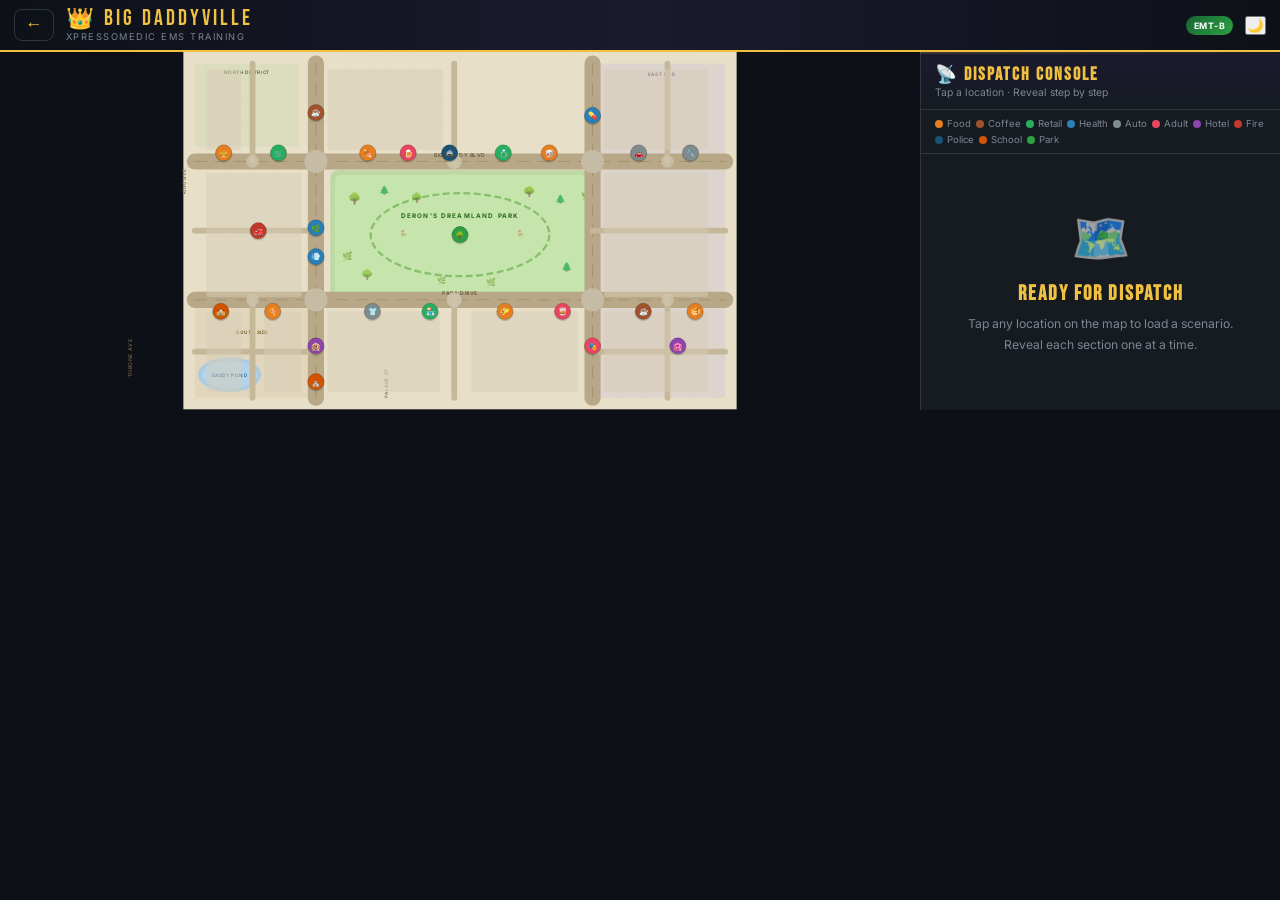
==== map.html @ d864f08b "Sync with iOS app www/" ====
<!DOCTYPE html>
<html lang="en" data-theme="dark">
<head>
  <meta charset="UTF-8"/>
  <meta name="viewport" content="width=device-width, initial-scale=1.0, viewport-fit=cover"/>
  <meta name="apple-mobile-web-app-capable" content="yes"/>
  <meta name="apple-mobile-web-app-status-bar-style" content="black-translucent"/>
  <title>Big Daddyville — XpressoMedic</title>
  <link rel="stylesheet" href="css/style.css"/>
  <script>
    (function() {
      const saved = localStorage.getItem('xm-theme') ||
        (window.matchMedia('(prefers-color-scheme: light)').matches ? 'light' : 'dark');
      document.documentElement.setAttribute('data-theme', saved);
    })();
  </script>
</head>
<body>

<div class="map-screen">

  <!-- HEADER -->
  <div class="app-header">
    <button class="header-back" onclick="window.location.href='index.html'" aria-label="Back">←</button>
    <div class="header-center">
      <div class="header-title">👑 Big Daddyville</div>
      <div class="header-sub">XpressoMedic EMS Training</div>
    </div>
    <div class="header-badge" id="levelBadge">EMT-B</div>
    <button class="theme-toggle" id="themeToggle" aria-label="Toggle theme">☀️</button>
  </div>

  <div class="map-layout">

    <!-- MAP -->
    <div class="map-wrap" id="mapWrap">

      <!-- HOVER POPUP -->
      <div id="hover-popup">
        <div id="popupCaretDown" class="popup-caret-down"></div>
        <div class="popup-card">
          <div class="popup-logo-area" id="popupLogoArea">
            <div class="popup-logo-bg"  id="popupLogoBg"></div>
            <div class="popup-logo-main" id="popupLogoMain"></div>
          </div>
          <div class="popup-sign" id="popupSign"></div>
          <div class="popup-info">
            <div class="popup-name" id="popupName"></div>
            <div class="popup-addr" id="popupAddr"></div>
            <div class="popup-meta">
              <span class="popup-cat-dot"   id="popupCatDot"></span>
              <span class="popup-cat-label" id="popupCatLabel"></span>
            </div>
            <div class="popup-hint">👆 Tap to load scenario</div>
          </div>
        </div>
        <div id="popupCaretUp" class="popup-caret-up"></div>
      </div>

      <svg id="town" viewBox="0 0 960 620"
           xmlns="http://www.w3.org/2000/svg"
           preserveAspectRatio="xMidYMid meet"
           style="position:absolute;top:0;left:0;width:100%;height:100%">

        <defs>
          <pattern id="grid" width="40" height="40" patternUnits="userSpaceOnUse">
            <path id="gridPath" d="M 40 0 L 0 0 0 40" fill="none" stroke="#141e2a" stroke-width="0.5"/>
          </pattern>
        </defs>

        <!-- Ground -->
        <rect id="svgGround" width="960" height="620" fill="#0d1420"/>
        <rect width="960" height="620" fill="url(#grid)" opacity="0.4"/>

        <!-- Districts -->
        <rect x="20"  y="20"  width="180" height="145" rx="6" fill="#1a2510" opacity="0.4"/>
        <text x="110" y="38" text-anchor="middle" fill="#2a3a1a" font-size="8" font-family="Inter" font-weight="600" letter-spacing="1">NORTH DISTRICT</text>
        <rect x="20"  y="415" width="200" height="185" rx="6" fill="#1a1510" opacity="0.35"/>
        <text x="120" y="490" text-anchor="middle" fill="#2a2015" font-size="8" font-family="Inter" font-weight="600" letter-spacing="1">SOUTH SIDE</text>
        <rect x="720" y="20"  width="220" height="580" rx="6" fill="#1a1520" opacity="0.35"/>
        <text x="830" y="42"  text-anchor="middle" fill="#2a1a2a" font-size="8" font-family="Inter" font-weight="600" letter-spacing="1">EAST END</text>

        <!-- Deron's Dreamland Park -->
        <rect x="255" y="205" width="450" height="225" rx="12" fill="#0e2a14" opacity="0.9"/>
        <rect x="263" y="213" width="434" height="209" rx="10" fill="#0a2010" opacity="0.85"/>
        <ellipse cx="480" cy="317" rx="155" ry="72" fill="none" stroke="#1a4a1a" stroke-width="4" stroke-dasharray="12 6" opacity="0.5"/>
        <text x="285" y="260" font-size="18" opacity="0.7">🌳</text>
        <text x="340" y="245" font-size="15" opacity="0.6">🌲</text>
        <text x="395" y="258" font-size="16" opacity="0.65">🌳</text>
        <text x="590" y="248" font-size="17" opacity="0.7">🌳</text>
        <text x="645" y="260" font-size="15" opacity="0.6">🌲</text>
        <text x="690" y="254" font-size="14" opacity="0.6">🌿</text>
        <text x="275" y="360" font-size="15" opacity="0.55">🌿</text>
        <text x="308" y="392" font-size="17" opacity="0.6">🌳</text>
        <text x="655" y="378" font-size="16" opacity="0.6">🌲</text>
        <text x="695" y="400" font-size="14" opacity="0.55">🌿</text>
        <text x="440" y="400" font-size="13" opacity="0.5">🌿</text>
        <text x="525" y="404" font-size="14" opacity="0.5">🌿</text>
        <text x="375" y="320" font-size="12" opacity="0.5">🪑</text>
        <text x="578" y="320" font-size="12" opacity="0.5">🪑</text>
        <text x="480" y="288" text-anchor="middle" fill="#2a8a3a" font-size="11" font-family="Inter" font-weight="700" letter-spacing="2">DERON'S DREAMLAND PARK</text>
        <circle cx="480" cy="316" r="12" fill="#0a1a2a" stroke="#1a4a6a" stroke-width="2" opacity="0.8"/>
        <text x="480" y="321" text-anchor="middle" font-size="11" opacity="0.7">⛲</text>

        <!-- Daddy Pond -->
        <ellipse cx="80" cy="560" rx="55" ry="30" fill="#0a1a2e" opacity="0.8"/>
        <ellipse cx="80" cy="560" rx="48" ry="24" fill="#0d2040" opacity="0.7"/>
        <text x="80" y="564" text-anchor="middle" fill="#1a4a6a" font-size="8" font-family="Inter" font-weight="600" letter-spacing="1">DADDY POND</text>

        <!-- Main roads -->
        <line stroke="#2a3a4a" stroke-width="28" fill="none" stroke-linecap="round" x1="20"  y1="190" x2="940" y2="190"/>
        <line stroke="#3a5068" stroke-width="1.5" fill="none" stroke-dasharray="20 15" stroke-linecap="round" x1="20" y1="190" x2="940" y2="190"/>
        <text fill="#4a6280" font-size="9" font-family="Inter" font-weight="600" letter-spacing="1" text-anchor="middle" x="480" y="182">BIG DADDY BLVD</text>

        <line stroke="#2a3a4a" stroke-width="28" fill="none" stroke-linecap="round" x1="20"  y1="430" x2="940" y2="430"/>
        <line stroke="#3a5068" stroke-width="1.5" fill="none" stroke-dasharray="20 15" stroke-linecap="round" x1="20" y1="430" x2="940" y2="430"/>
        <text fill="#4a6280" font-size="9" font-family="Inter" font-weight="600" letter-spacing="1" text-anchor="middle" x="480" y="422">PAPA DRIVE</text>

        <line stroke="#2a3a4a" stroke-width="28" fill="none" stroke-linecap="round" x1="230" y1="20"  x2="230" y2="600"/>
        <line stroke="#3a5068" stroke-width="1.5" fill="none" stroke-dasharray="20 15" stroke-linecap="round" x1="230" y1="20" x2="230" y2="600"/>
        <text fill="#4a6280" font-size="9" font-family="Inter" font-weight="600" letter-spacing="1" text-anchor="middle" transform="rotate(-90,221,310)" x="0" y="0">THRONE AVE</text>

        <line stroke="#2a3a4a" stroke-width="28" fill="none" stroke-linecap="round" x1="710" y1="20"  x2="710" y2="600"/>
        <line stroke="#3a5068" stroke-width="1.5" fill="none" stroke-dasharray="20 15" stroke-linecap="round" x1="710" y1="20" x2="710" y2="600"/>
        <text fill="#4a6280" font-size="9" font-family="Inter" font-weight="600" letter-spacing="1" text-anchor="middle" transform="rotate(-90,701,310)" x="0" y="0">CROWN ST</text>

        <!-- Side streets horizontal -->
        <line stroke="#1e2f3e" stroke-width="10" fill="none" stroke-linecap="round" x1="20"  y1="310" x2="230" y2="310"/>
        <line stroke="#1e2f3e" stroke-width="10" fill="none" stroke-linecap="round" x1="710" y1="310" x2="940" y2="310"/>
        <line stroke="#1e2f3e" stroke-width="10" fill="none" stroke-linecap="round" x1="20"  y1="520" x2="230" y2="520"/>
        <line stroke="#1e2f3e" stroke-width="10" fill="none" stroke-linecap="round" x1="710" y1="520" x2="940" y2="520"/>

        <!-- Side streets vertical -->
        <line stroke="#1e2f3e" stroke-width="10" fill="none" stroke-linecap="round" x1="120" y1="20"  x2="120" y2="190"/>
        <line stroke="#1e2f3e" stroke-width="10" fill="none" stroke-linecap="round" x1="120" y1="430" x2="120" y2="600"/>
        <line stroke="#1e2f3e" stroke-width="10" fill="none" stroke-linecap="round" x1="470" y1="20"  x2="470" y2="190"/>
        <line stroke="#1e2f3e" stroke-width="10" fill="none" stroke-linecap="round" x1="470" y1="430" x2="470" y2="600"/>
        <line stroke="#1e2f3e" stroke-width="10" fill="none" stroke-linecap="round" x1="840" y1="20"  x2="840" y2="190"/>
        <line stroke="#1e2f3e" stroke-width="10" fill="none" stroke-linecap="round" x1="840" y1="430" x2="840" y2="600"/>

        <!-- Street name labels -->
        <text fill="#2a4a62" font-size="8" font-family="Inter" font-weight="600" letter-spacing="1" text-anchor="middle" transform="rotate(-90,115,110)" x="0" y="0">KING AVE</text>
        <text fill="#2a4a62" font-size="8" font-family="Inter" font-weight="600" letter-spacing="1" text-anchor="middle" transform="rotate(-90,465,110)" x="0" y="0">PALACE ST</text>
        <text fill="#2a4a62" font-size="8" font-family="Inter" font-weight="600" letter-spacing="1" text-anchor="middle" transform="rotate(-90,835,110)" x="0" y="0">EMPIRE RD</text>

        <!-- Block fills -->
        <rect x="40"  y="30"  width="60"  height="140" rx="4" fill="#111820" opacity="0.5"/>
        <rect x="250" y="30"  width="200" height="140" rx="4" fill="#111820" opacity="0.5"/>
        <rect x="730" y="30"  width="180" height="140" rx="4" fill="#111820" opacity="0.5"/>
        <rect x="40"  y="210" width="165" height="215" rx="4" fill="#111820" opacity="0.5"/>
        <rect x="730" y="210" width="180" height="215" rx="4" fill="#111820" opacity="0.5"/>
        <rect x="40"  y="450" width="60"  height="140" rx="4" fill="#111820" opacity="0.5"/>
        <rect x="140" y="450" width="65"  height="140" rx="4" fill="#111820" opacity="0.5"/>
        <rect x="250" y="450" width="195" height="140" rx="4" fill="#111820" opacity="0.5"/>
        <rect x="500" y="450" width="185" height="140" rx="4" fill="#111820" opacity="0.5"/>
        <rect x="730" y="450" width="180" height="140" rx="4" fill="#111820" opacity="0.5"/>

        <!-- Intersection highlights -->
        <circle cx="230" cy="190" r="20" fill="#1a2a3a" opacity="0.9"/>
        <circle cx="710" cy="190" r="20" fill="#1a2a3a" opacity="0.9"/>
        <circle cx="230" cy="430" r="20" fill="#1a2a3a" opacity="0.9"/>
        <circle cx="710" cy="430" r="20" fill="#1a2a3a" opacity="0.9"/>
        <circle cx="470" cy="190" r="13" fill="#151f2a" opacity="0.8"/>
        <circle cx="470" cy="430" r="13" fill="#151f2a" opacity="0.8"/>
        <circle cx="120" cy="190" r="11" fill="#151f2a" opacity="0.7"/>
        <circle cx="840" cy="190" r="11" fill="#151f2a" opacity="0.7"/>
        <circle cx="120" cy="430" r="11" fill="#151f2a" opacity="0.7"/>
        <circle cx="840" cy="430" r="11" fill="#151f2a" opacity="0.7"/>

        <!-- STATIC PINS -->
        <g class="pin-group" id="pin-bd_burger"   data-id="bd_burger"   style="cursor:pointer"><circle class="pin-ring" cx="70"  cy="175" r="20" stroke="#e67e22" fill="none" stroke-width="2" opacity="0"/><circle cx="70"  cy="177" r="15" fill="rgba(0,0,0,0.35)"/><circle class="pin-circle" cx="70"  cy="175" r="14" fill="#e67e22" stroke="rgba(0,0,0,0.4)" stroke-width="1.5"/><text x="70"  y="180" text-anchor="middle" font-size="13" style="pointer-events:none">🍔</text></g>
        <g class="pin-group" id="pin-bd_grocery"  data-id="bd_grocery"  style="cursor:pointer"><circle class="pin-ring" cx="165" cy="175" r="20" stroke="#27ae60" fill="none" stroke-width="2" opacity="0"/><circle cx="165" cy="177" r="15" fill="rgba(0,0,0,0.35)"/><circle class="pin-circle" cx="165" cy="175" r="14" fill="#27ae60" stroke="rgba(0,0,0,0.4)" stroke-width="1.5"/><text x="165" y="180" text-anchor="middle" font-size="13" style="pointer-events:none">🛒</text></g>
        <g class="pin-group" id="pin-bd_coffee"   data-id="bd_coffee"   style="cursor:pointer"><circle class="pin-ring" cx="230" cy="105" r="20" stroke="#a0522d" fill="none" stroke-width="2" opacity="0"/><circle cx="230" cy="107" r="15" fill="rgba(0,0,0,0.35)"/><circle class="pin-circle" cx="230" cy="105" r="14" fill="#a0522d" stroke="rgba(0,0,0,0.4)" stroke-width="1.5"/><text x="230" y="110" text-anchor="middle" font-size="13" style="pointer-events:none">☕</text></g>
        <g class="pin-group" id="pin-bd_bbq"      data-id="bd_bbq"      style="cursor:pointer"><circle class="pin-ring" cx="320" cy="175" r="20" stroke="#e67e22" fill="none" stroke-width="2" opacity="0"/><circle cx="320" cy="177" r="15" fill="rgba(0,0,0,0.35)"/><circle class="pin-circle" cx="320" cy="175" r="14" fill="#e67e22" stroke="rgba(0,0,0,0.4)" stroke-width="1.5"/><text x="320" y="180" text-anchor="middle" font-size="13" style="pointer-events:none">🍖</text></g>
        <g class="pin-group" id="pin-bd_bar"      data-id="bd_bar"      style="cursor:pointer"><circle class="pin-ring" cx="390" cy="175" r="20" stroke="#e94560" fill="none" stroke-width="2" opacity="0"/><circle cx="390" cy="177" r="15" fill="rgba(0,0,0,0.35)"/><circle class="pin-circle" cx="390" cy="175" r="14" fill="#e94560" stroke="rgba(0,0,0,0.4)" stroke-width="1.5"/><text x="390" y="180" text-anchor="middle" font-size="13" style="pointer-events:none">🍺</text></g>
        <g class="pin-group" id="pin-bd_police"   data-id="bd_police"   style="cursor:pointer"><circle class="pin-ring" cx="462" cy="175" r="20" stroke="#1a5276" fill="none" stroke-width="2" opacity="0"/><circle cx="462" cy="177" r="15" fill="rgba(0,0,0,0.35)"/><circle class="pin-circle" cx="462" cy="175" r="14" fill="#1a5276" stroke="rgba(0,0,0,0.4)" stroke-width="1.5"/><text x="462" y="180" text-anchor="middle" font-size="13" style="pointer-events:none">🚔</text></g>
        <g class="pin-group" id="pin-bd_pawn"     data-id="bd_pawn"     style="cursor:pointer"><circle class="pin-ring" cx="555" cy="175" r="20" stroke="#27ae60" fill="none" stroke-width="2" opacity="0"/><circle cx="555" cy="177" r="15" fill="rgba(0,0,0,0.35)"/><circle class="pin-circle" cx="555" cy="175" r="14" fill="#27ae60" stroke="rgba(0,0,0,0.4)" stroke-width="1.5"/><text x="555" y="180" text-anchor="middle" font-size="13" style="pointer-events:none">💍</text></g>
        <g class="pin-group" id="pin-bd_chinese"  data-id="bd_chinese"  style="cursor:pointer"><circle class="pin-ring" cx="635" cy="175" r="20" stroke="#e67e22" fill="none" stroke-width="2" opacity="0"/><circle cx="635" cy="177" r="15" fill="rgba(0,0,0,0.35)"/><circle class="pin-circle" cx="635" cy="175" r="14" fill="#e67e22" stroke="rgba(0,0,0,0.4)" stroke-width="1.5"/><text x="635" y="180" text-anchor="middle" font-size="13" style="pointer-events:none">🥡</text></g>
        <g class="pin-group" id="pin-bd_pharmacy" data-id="bd_pharmacy" style="cursor:pointer"><circle class="pin-ring" cx="710" cy="110" r="20" stroke="#2980b9" fill="none" stroke-width="2" opacity="0"/><circle cx="710" cy="112" r="15" fill="rgba(0,0,0,0.35)"/><circle class="pin-circle" cx="710" cy="110" r="14" fill="#2980b9" stroke="rgba(0,0,0,0.4)" stroke-width="1.5"/><text x="710" y="115" text-anchor="middle" font-size="13" style="pointer-events:none">💊</text></g>
        <g class="pin-group" id="pin-bd_carwash"  data-id="bd_carwash"  style="cursor:pointer"><circle class="pin-ring" cx="790" cy="175" r="20" stroke="#7f8c8d" fill="none" stroke-width="2" opacity="0"/><circle cx="790" cy="177" r="15" fill="rgba(0,0,0,0.35)"/><circle class="pin-circle" cx="790" cy="175" r="14" fill="#7f8c8d" stroke="rgba(0,0,0,0.4)" stroke-width="1.5"/><text x="790" y="180" text-anchor="middle" font-size="13" style="pointer-events:none">🚗</text></g>
        <g class="pin-group" id="pin-bd_auto"     data-id="bd_auto"     style="cursor:pointer"><circle class="pin-ring" cx="880" cy="175" r="20" stroke="#7f8c8d" fill="none" stroke-width="2" opacity="0"/><circle cx="880" cy="177" r="15" fill="rgba(0,0,0,0.35)"/><circle class="pin-circle" cx="880" cy="175" r="14" fill="#7f8c8d" stroke="rgba(0,0,0,0.4)" stroke-width="1.5"/><text x="880" y="180" text-anchor="middle" font-size="13" style="pointer-events:none">🔧</text></g>
        <g class="pin-group" id="pin-bd_cbd"      data-id="bd_cbd"      style="cursor:pointer"><circle class="pin-ring" cx="230" cy="305" r="20" stroke="#2980b9" fill="none" stroke-width="2" opacity="0"/><circle cx="230" cy="307" r="15" fill="rgba(0,0,0,0.35)"/><circle class="pin-circle" cx="230" cy="305" r="14" fill="#2980b9" stroke="rgba(0,0,0,0.4)" stroke-width="1.5"/><text x="230" y="310" text-anchor="middle" font-size="13" style="pointer-events:none">🌿</text></g>
        <g class="pin-group" id="pin-bd_smoke"    data-id="bd_smoke"    style="cursor:pointer"><circle class="pin-ring" cx="230" cy="355" r="20" stroke="#2980b9" fill="none" stroke-width="2" opacity="0"/><circle cx="230" cy="357" r="15" fill="rgba(0,0,0,0.35)"/><circle class="pin-circle" cx="230" cy="355" r="14" fill="#2980b9" stroke="rgba(0,0,0,0.4)" stroke-width="1.5"/><text x="230" y="360" text-anchor="middle" font-size="13" style="pointer-events:none">💨</text></g>
        <g class="pin-group" id="pin-bd_fire"     data-id="bd_fire"     style="cursor:pointer"><circle class="pin-ring" cx="130" cy="310" r="20" stroke="#c0392b" fill="none" stroke-width="2" opacity="0"/><circle cx="130" cy="312" r="15" fill="rgba(0,0,0,0.35)"/><circle class="pin-circle" cx="130" cy="310" r="14" fill="#c0392b" stroke="rgba(0,0,0,0.4)" stroke-width="1.5"/><text x="130" y="315" text-anchor="middle" font-size="13" style="pointer-events:none">🚒</text></g>
        <g class="pin-group" id="pin-bd_park"     data-id="bd_park"     style="cursor:pointer"><circle class="pin-ring" cx="480" cy="317" r="20" stroke="#2ea043" fill="none" stroke-width="2" opacity="0"/><circle cx="480" cy="319" r="15" fill="rgba(0,0,0,0.35)"/><circle class="pin-circle" cx="480" cy="317" r="14" fill="#2ea043" stroke="rgba(0,0,0,0.4)" stroke-width="1.5"/><text x="480" y="322" text-anchor="middle" font-size="13" style="pointer-events:none">🌳</text></g>
        <g class="pin-group" id="pin-bd_school"   data-id="bd_school"   style="cursor:pointer"><circle class="pin-ring" cx="65"  cy="450" r="20" stroke="#d35400" fill="none" stroke-width="2" opacity="0"/><circle cx="65"  cy="452" r="15" fill="rgba(0,0,0,0.35)"/><circle class="pin-circle" cx="65"  cy="450" r="14" fill="#d35400" stroke="rgba(0,0,0,0.4)" stroke-width="1.5"/><text x="65"  y="455" text-anchor="middle" font-size="13" style="pointer-events:none">🏫</text></g>
        <g class="pin-group" id="pin-bd_pizza"    data-id="bd_pizza"    style="cursor:pointer"><circle class="pin-ring" cx="155" cy="450" r="20" stroke="#e67e22" fill="none" stroke-width="2" opacity="0"/><circle cx="155" cy="452" r="15" fill="rgba(0,0,0,0.35)"/><circle class="pin-circle" cx="155" cy="450" r="14" fill="#e67e22" stroke="rgba(0,0,0,0.4)" stroke-width="1.5"/><text x="155" y="455" text-anchor="middle" font-size="13" style="pointer-events:none">🍕</text></g>
        <g class="pin-group" id="pin-bd_motel"    data-id="bd_motel"    style="cursor:pointer"><circle class="pin-ring" cx="230" cy="510" r="20" stroke="#8e44ad" fill="none" stroke-width="2" opacity="0"/><circle cx="230" cy="512" r="15" fill="rgba(0,0,0,0.35)"/><circle class="pin-circle" cx="230" cy="510" r="14" fill="#8e44ad" stroke="rgba(0,0,0,0.4)" stroke-width="1.5"/><text x="230" y="515" text-anchor="middle" font-size="13" style="pointer-events:none">🏨</text></g>
        <g class="pin-group" id="pin-bd_gasgo" data-id="bd_gasgo"  style="cursor:pointer"><circle class="pin-ring" cx="328" cy="450" r="20" stroke="#7f8c8d" fill="none" stroke-width="2" opacity="0"/><circle cx="328" cy="452" r="15" fill="rgba(0,0,0,0.35)"/><circle class="pin-circle" cx="328" cy="450" r="14" fill="#7f8c8d" stroke="rgba(0,0,0,0.4)" stroke-width="1.5"/><text x="328" y="455" text-anchor="middle" font-size="13" style="pointer-events:none">👕</text></g>
        <g class="pin-group" id="pin-bd_mhp" data-id="bd_mhp"   style="cursor:pointer"><circle class="pin-ring" cx="428" cy="450" r="20" stroke="#27ae60" fill="none" stroke-width="2" opacity="0"/><circle cx="428" cy="452" r="15" fill="rgba(0,0,0,0.35)"/><circle class="pin-circle" cx="428" cy="450" r="14" fill="#27ae60" stroke="rgba(0,0,0,0.4)" stroke-width="1.5"/><text x="428" y="455" text-anchor="middle" font-size="13" style="pointer-events:none">🏪</text></g>
        <g class="pin-group" id="pin-bd_taco"     data-id="bd_taco"     style="cursor:pointer"><circle class="pin-ring" cx="558" cy="450" r="20" stroke="#e67e22" fill="none" stroke-width="2" opacity="0"/><circle cx="558" cy="452" r="15" fill="rgba(0,0,0,0.35)"/><circle class="pin-circle" cx="558" cy="450" r="14" fill="#e67e22" stroke="rgba(0,0,0,0.4)" stroke-width="1.5"/><text x="558" y="455" text-anchor="middle" font-size="13" style="pointer-events:none">🌮</text></g>
        <g class="pin-group" id="pin-bd_liquor"   data-id="bd_liquor"   style="cursor:pointer"><circle class="pin-ring" cx="658" cy="450" r="20" stroke="#e94560" fill="none" stroke-width="2" opacity="0"/><circle cx="658" cy="452" r="15" fill="rgba(0,0,0,0.35)"/><circle class="pin-circle" cx="658" cy="450" r="14" fill="#e94560" stroke="rgba(0,0,0,0.4)" stroke-width="1.5"/><text x="658" y="455" text-anchor="middle" font-size="13" style="pointer-events:none">🥃</text></g>
        <g class="pin-group" id="pin-bd_club"     data-id="bd_club"     style="cursor:pointer"><circle class="pin-ring" cx="710" cy="510" r="20" stroke="#e94560" fill="none" stroke-width="2" opacity="0"/><circle cx="710" cy="512" r="15" fill="rgba(0,0,0,0.35)"/><circle class="pin-circle" cx="710" cy="510" r="14" fill="#e94560" stroke="rgba(0,0,0,0.4)" stroke-width="1.5"/><text x="710" y="515" text-anchor="middle" font-size="13" style="pointer-events:none">🎭</text></g>
        <g class="pin-group" id="pin-bd_nursing" data-id="bd_nursing"     style="cursor:pointer"><circle class="pin-ring" cx="798" cy="450" r="20" stroke="#a0522d" fill="none" stroke-width="2" opacity="0"/><circle cx="798" cy="452" r="15" fill="rgba(0,0,0,0.35)"/><circle class="pin-circle" cx="798" cy="450" r="14" fill="#a0522d" stroke="rgba(0,0,0,0.4)" stroke-width="1.5"/><text x="798" y="455" text-anchor="middle" font-size="13" style="pointer-events:none">☕</text></g>
        <g class="pin-group" id="pin-bd_diner"    data-id="bd_diner"    style="cursor:pointer"><circle class="pin-ring" cx="888" cy="450" r="20" stroke="#e67e22" fill="none" stroke-width="2" opacity="0"/><circle cx="888" cy="452" r="15" fill="rgba(0,0,0,0.35)"/><circle class="pin-circle" cx="888" cy="450" r="14" fill="#e67e22" stroke="rgba(0,0,0,0.4)" stroke-width="1.5"/><text x="888" y="455" text-anchor="middle" font-size="13" style="pointer-events:none">🥞</text></g>
        <g class="pin-group" id="pin-bd_church"   data-id="bd_church"   style="cursor:pointer"><circle class="pin-ring" cx="230" cy="572" r="20" stroke="#d35400" fill="none" stroke-width="2" opacity="0"/><circle cx="230" cy="574" r="15" fill="rgba(0,0,0,0.35)"/><circle class="pin-circle" cx="230" cy="572" r="14" fill="#d35400" stroke="rgba(0,0,0,0.4)" stroke-width="1.5"/><text x="230" y="577" text-anchor="middle" font-size="13" style="pointer-events:none">⛪</text></g>
        <g class="pin-group" id="pin-bd_suites"   data-id="bd_suites"   style="cursor:pointer"><circle class="pin-ring" cx="858" cy="510" r="20" stroke="#8e44ad" fill="none" stroke-width="2" opacity="0"/><circle cx="858" cy="512" r="15" fill="rgba(0,0,0,0.35)"/><circle class="pin-circle" cx="858" cy="510" r="14" fill="#8e44ad" stroke="rgba(0,0,0,0.4)" stroke-width="1.5"/><text x="858" y="515" text-anchor="middle" font-size="13" style="pointer-events:none">🏩</text></g>

      </svg>
    </div>

    <!-- SIDEBAR -->
    <div class="sidebar">
      <div class="sidebar-header">
        <h2>📡 Dispatch Console</h2>
        <p>Tap a location · Reveal step by step</p>
      </div>
      <div class="legend">
        <div class="leg-item"><div class="leg-dot" style="background:#e67e22"></div>Food</div>
        <div class="leg-item"><div class="leg-dot" style="background:#a0522d"></div>Coffee</div>
        <div class="leg-item"><div class="leg-dot" style="background:#27ae60"></div>Retail</div>
        <div class="leg-item"><div class="leg-dot" style="background:#2980b9"></div>Health</div>
        <div class="leg-item"><div class="leg-dot" style="background:#7f8c8d"></div>Auto</div>
        <div class="leg-item"><div class="leg-dot" style="background:#e94560"></div>Adult</div>
        <div class="leg-item"><div class="leg-dot" style="background:#8e44ad"></div>Hotel</div>
        <div class="leg-item"><div class="leg-dot" style="background:#c0392b"></div>Fire</div>
        <div class="leg-item"><div class="leg-dot" style="background:#1a5276"></div>Police</div>
        <div class="leg-item"><div class="leg-dot" style="background:#d35400"></div>School</div>
        <div class="leg-item"><div class="leg-dot" style="background:#2ea043"></div>Park</div>
      </div>
      <div class="scenario-wrap" id="scenarioWrap">
        <div class="idle-state">
          <div class="icon">🗺️</div>
          <h3>Ready for Dispatch</h3>
          <p>Tap any location on the map to load a scenario. Reveal each section one at a time.</p>
        </div>
      </div>
    </div>

  </div>
</div>

<script src="js/scenarios-emtb.js"></script>
<script src="js/scenarios-aemt.js"></script>
<script src="js/scenarios-medic.js"></script>
<script src="js/map.js"></script>
<script>
  const themeToggle = document.getElementById('themeToggle');

  const svgDark = {
    ground:      '#0d1420',
    grid:        '#141e2a',
    mainRoad:    '#2a3a4a',
    mainRoadLine:'#3a5068',
    roadLabel:   '#4a6280',
    sideRoad:    '#1e2f3e',
    sideLabel:   '#2a4a62',
    block:       '#111820',
    intersection:'#1a2a3a',
    intersectionSm:'#151f2a',
    parkOuter:   '#0e2a14',
    parkInner:   '#0a2010',
    parkLabel:   '#2a8a3a',
    parkRing:    '#1a4a1a',
    pondFill:    '#0a1a2e',
    pondInner:   '#0d2040',
    pondLabel:   '#1a4a6a',
    districtN:   '#1a2510',
    districtS:   '#1a1510',
    districtE:   '#1a1520',
    districtTextN:'#2a3a1a',
    districtTextS:'#2a2015',
    districtTextE:'#2a1a2a',
    fountainBg:  '#0a1a2a',
    fountainStroke:'#1a4a6a',
    pinShadow:   'rgba(0,0,0,0.35)',
    pinStroke:   'rgba(0,0,0,0.4)',
  };

  const svgLight = {
    ground:      '#e8dfc8',
    grid:        '#c8bfaa',
    mainRoad:    '#b8a888',
    mainRoadLine:'#a09070',
    roadLabel:   '#6a5a40',
    sideRoad:    '#c4b898',
    sideLabel:   '#8a7a60',
    block:       '#d8ceb8',
    intersection:'#c8bea8',
    intersectionSm:'#d0c8b0',
    parkOuter:   '#b8d8a0',
    parkInner:   '#c8e8b0',
    parkLabel:   '#2a6a1a',
    parkRing:    '#4a9a2a',
    pondFill:    '#a0c8e8',
    pondInner:   '#b8d8f0',
    pondLabel:   '#2a6a9a',
    districtN:   '#c8d8b0',
    districtS:   '#d8c8a8',
    districtE:   '#c8c0d8',
    districtTextN:'#4a6a2a',
    districtTextS:'#6a5020',
    districtTextE:'#4a3a6a',
    fountainBg:  '#b0d0e8',
    fountainStroke:'#4a8ab0',
    pinShadow:   'rgba(0,0,0,0.15)',
    pinStroke:   'rgba(0,0,0,0.2)',
  };

  function applyMapTheme(theme) {
    const c = theme === 'dark' ? svgDark : svgLight;

    // Ground & grid
    const ground = document.getElementById('svgGround');
    if (ground) ground.setAttribute('fill', c.ground);
    const gridPath = document.getElementById('gridPath');
    if (gridPath) gridPath.setAttribute('stroke', c.grid);

    // Roads - main
    document.querySelectorAll('line').forEach(l => {
      const sw = l.getAttribute('stroke-width');
      const sd = l.getAttribute('stroke-dasharray');
      if (sw === '28')   l.setAttribute('stroke', c.mainRoad);
      else if (sd && sw === '1.5') l.setAttribute('stroke', c.mainRoadLine);
      else if (sw === '10') l.setAttribute('stroke', c.sideRoad);
    });

    // Road text labels
    document.querySelectorAll('text').forEach(t => {
      const f = t.getAttribute('fill');
      if (f === '#4a6280' || f === svgDark.roadLabel || f === svgLight.roadLabel)
        t.setAttribute('fill', c.roadLabel);
      else if (f === '#2a4a62' || f === svgDark.sideLabel || f === svgLight.sideLabel)
        t.setAttribute('fill', c.sideLabel);
      else if (f === '#2a8a3a' || f === svgDark.parkLabel || f === svgLight.parkLabel)
        t.setAttribute('fill', c.parkLabel);
      else if (f === '#1a4a6a' || f === svgDark.pondLabel || f === svgLight.pondLabel)
        t.setAttribute('fill', c.pondLabel);
      else if (f === '#2a3a1a' || f === svgDark.districtTextN || f === svgLight.districtTextN)
        t.setAttribute('fill', c.districtTextN);
      else if (f === '#2a2015' || f === svgDark.districtTextS || f === svgLight.districtTextS)
        t.setAttribute('fill', c.districtTextS);
      else if (f === '#2a1a2a' || f === svgDark.districtTextE || f === svgLight.districtTextE)
        t.setAttribute('fill', c.districtTextE);
    });

    // Blocks and district rects
    document.querySelectorAll('rect').forEach(r => {
      const f = r.getAttribute('fill');
      if (f === '#111820') r.setAttribute('fill', c.block);
      else if (f === '#1a2510') r.setAttribute('fill', c.districtN);
      else if (f === '#1a1510') r.setAttribute('fill', c.districtS);
      else if (f === '#1a1520') r.setAttribute('fill', c.districtE);
      else if (f === '#0e2a14') r.setAttribute('fill', c.parkOuter);
      else if (f === '#0a2010') r.setAttribute('fill', c.parkInner);
    });

    // Intersection circles
    document.querySelectorAll('circle:not(.pin-ring):not(.pin-circle)').forEach(circ => {
      const f = circ.getAttribute('fill');
      if (f === '#1a2a3a') circ.setAttribute('fill', c.intersection);
      else if (f === '#151f2a') circ.setAttribute('fill', c.intersectionSm);
      else if (f === '#0a1a2a') circ.setAttribute('fill', c.fountainBg);
      else if (f && f.startsWith('rgba(0,0,0')) circ.setAttribute('fill', c.pinShadow);
    });

    // Park ellipses
    document.querySelectorAll('ellipse').forEach(el => {
      const f = el.getAttribute('fill');
      const s = el.getAttribute('stroke');
      if (f === 'none' && s === '#1a4a1a') el.setAttribute('stroke', c.parkRing);
      else if (f === '#0a1a2e') el.setAttribute('fill', c.pondFill);
      else if (f === '#0d2040') el.setAttribute('fill', c.pondInner);
    });

    // Pin shadow strokes
    document.querySelectorAll('.pin-circle').forEach(pc => {
      pc.setAttribute('stroke', c.pinStroke);
    });
  }

  function applyTheme(theme) {
    document.documentElement.setAttribute('data-theme', theme);
    localStorage.setItem('xm-theme', theme);
    themeToggle.textContent = theme === 'dark' ? '☀️' : '🌙';
    applyMapTheme(theme);
  }

  const current = document.documentElement.getAttribute('data-theme') || 'dark';
  themeToggle.textContent = current === 'dark' ? '☀️' : '🌙';
  // Apply map colors on load too
  window.addEventListener('DOMContentLoaded', () => applyMapTheme(current));

  themeToggle.addEventListener('click', () => {
    const next = document.documentElement.getAttribute('data-theme') === 'dark' ? 'light' : 'dark';
    applyTheme(next);
  });
</script>
</body>
</html>
---- css/style.css ----
/* ============================================================
   XpressoMedic Scenarios — App Stylesheet
   Dark theme, gold accent, Inter font
   ============================================================ */

@import url('https://fonts.googleapis.com/css2?family=Bebas+Neue&family=Inter:wght@400;500;600;700&display=swap');

*, *::before, *::after { box-sizing: border-box; margin: 0; padding: 0; }

:root {
  --bg:          #0d1117;
  --surface:     #161b22;
  --panel:       #1a2332;
  --card:        #1e2d3d;
  --gold:        #f0c040;
  --gold2:       #ffd966;
  --red:         #e94560;
  --green:       #2ea043;
  --blue:        #388bfd;
  --text:        #e6edf3;
  --muted:       #7d8590;
  --border:      #30363d;
  --radius:      10px;

  /* Safe areas for iOS notch / home bar */
  --safe-top:    env(safe-area-inset-top, 0px);
  --safe-bottom: env(safe-area-inset-bottom, 0px);
  --safe-left:   env(safe-area-inset-left, 0px);
  --safe-right:  env(safe-area-inset-right, 0px);
}

html, body {
  min-height: 100%;
  overflow: auto;
  font-family: 'Inter', sans-serif;
  background: var(--bg);
  color: var(--text);
  -webkit-font-smoothing: antialiased;
  -webkit-tap-highlight-color: transparent;
  user-select: none;
  -webkit-user-select: none;
}

/* ── HOME SCREEN ─────────────────────────────────────────── */
.home-screen {
  display: flex;
  flex-direction: column;
  min-height: 100vh;
  overflow-y: auto;
  min-height: -webkit-fill-available;
  background: linear-gradient(160deg, #0d1117 0%, #1a1a2e 50%, #0d1117 100%);
  padding-top: var(--safe-top);
  padding-bottom: var(--safe-bottom);
}

.home-header {
  padding: 24px 24px 20px;
  text-align: center;
  border-bottom: 1px solid var(--border);
  background: linear-gradient(180deg, #1a1a2e 0%, #0d1117 100%);
  flex-shrink: 0;
}

.home-logo {
  max-width: 260px;
  max-height: 70px;
  object-fit: contain;
  margin: 0 auto;
  display: block;
  filter: drop-shadow(0 2px 8px rgba(240,192,64,0.2));
}

.home-logo-placeholder {
  font-family: 'Bebas Neue', sans-serif;
  font-size: 2rem;
  color: var(--gold);
  letter-spacing: 3px;
  margin-bottom: 4px;
  text-shadow: 0 0 20px rgba(240,192,64,0.4);
}

.home-tagline {
  font-size: 0.7rem;
  color: var(--muted);
  letter-spacing: 2px;
  text-transform: uppercase;
}

.home-body {
  flex: 1;
  display: flex;
  flex-direction: column;
  align-items: center;
  justify-content: center;
  padding: 32px 24px;
  gap: 16px;
}

.home-title {
  font-family: 'Bebas Neue', sans-serif;
  font-size: 1.6rem;
  color: var(--gold);
  letter-spacing: 3px;
  text-align: center;
  margin-bottom: 8px;
}

.home-subtitle {
  font-size: 0.8rem;
  color: var(--muted);
  text-align: center;
  line-height: 1.6;
  margin-bottom: 16px;
  max-width: 320px;
}

/* Level select cards */
.level-cards {
  display: flex;
  flex-direction: column;
  gap: 14px;
  width: 100%;
  max-width: 380px;
}

.level-card {
  background: linear-gradient(135deg, var(--card), var(--panel));
  border: 1px solid var(--border);
  border-radius: 16px;
  padding: 20px 22px;
  display: flex;
  align-items: center;
  gap: 18px;
  cursor: pointer;
  transition: all 0.18s;
  text-decoration: none;
  color: var(--text);
  -webkit-tap-highlight-color: transparent;
  position: relative;
  overflow: hidden;
  box-shadow: 0 4px 16px rgba(0,0,0,0.3);
}

.level-card::before {
  content: '';
  position: absolute;
  inset: 0;
  opacity: 0;
  transition: opacity 0.18s;
  border-radius: 14px;
}

.level-card:active::before { opacity: 1; background: rgba(255,255,255,0.06); }
.level-card:active { transform: scale(0.98); }

.level-card.emtb { border-left: 4px solid #2ea043; }
.level-card.aemt { border-left: 4px solid #388bfd; }
.level-card.medic { border-left: 4px solid #e94560; }

.level-card.emtb::before { background: rgba(46,160,67,0.08); }
.level-card.aemt::before  { background: rgba(56,139,253,0.08); }
.level-card.medic::before { background: rgba(233,69,96,0.08); }

.level-icon {
  font-size: 2.4rem;
  flex-shrink: 0;
  filter: drop-shadow(0 2px 8px rgba(0,0,0,0.5));
}

.level-info { flex: 1; }

.level-name {
  font-family: 'Bebas Neue', sans-serif;
  font-size: 1.5rem;
  letter-spacing: 2px;
  line-height: 1;
  margin-bottom: 6px;
}
.level-card.emtb .level-name { color: #4ade80; }
.level-card.aemt .level-name { color: #7ab8f5; }
.level-card.medic .level-name { color: #f87171; }

.level-desc {
  font-size: 0.72rem;
  color: var(--muted);
  line-height: 1.55;
}

/* arrow removed - clean tap target */

.home-footer {
  padding: 16px 24px;
  padding-bottom: calc(16px + var(--safe-bottom));
  text-align: center;
  border-top: 1px solid var(--border);
  flex-shrink: 0;
}

.home-footer p {
  font-size: 0.62rem;
  color: var(--muted);
  letter-spacing: 0.5px;
}

.home-footer strong { color: var(--gold); }

/* ── MAP SCREEN ──────────────────────────────────────────── */
.map-screen {
  display: flex;
  flex-direction: column;
  height: 100vh;
  height: -webkit-fill-available;
  overflow: hidden;
  padding-top: var(--safe-top);
}

/* Header */
.app-header {
  background: linear-gradient(90deg, #0d1117 0%, #1a1a2e 50%, #0d1117 100%);
  border-bottom: 2px solid var(--gold);
  padding: 8px 14px;
  display: flex;
  align-items: center;
  gap: 12px;
  flex-shrink: 0;
  position: relative;
}

.app-header::after {
  content: '';
  position: absolute;
  bottom: -4px;
  left: 0; right: 0;
  height: 2px;
  background: linear-gradient(90deg, transparent, var(--gold), transparent);
  opacity: 0.3;
}

.header-back {
  background: none;
  border: 1px solid var(--border);
  color: var(--gold);
  font-size: 1.1rem;
  padding: 6px 10px;
  border-radius: 8px;
  cursor: pointer;
  flex-shrink: 0;
  line-height: 1;
}

.header-back:active { background: rgba(255,255,255,0.08); }

.header-center { flex: 1; min-width: 0; }

.header-title {
  font-family: 'Bebas Neue', sans-serif;
  font-size: 1.4rem;
  letter-spacing: 3px;
  color: var(--gold);
  line-height: 1;
  white-space: nowrap;
  overflow: hidden;
  text-overflow: ellipsis;
}

.header-sub {
  font-size: 0.58rem;
  color: var(--muted);
  letter-spacing: 1.5px;
  text-transform: uppercase;
  margin-top: 1px;
}

.header-badge {
  background: linear-gradient(135deg, #c0392b, var(--red));
  color: #fff;
  font-size: 0.55rem;
  font-weight: 700;
  padding: 4px 8px;
  border-radius: 20px;
  letter-spacing: 0.5px;
  text-transform: uppercase;
  flex-shrink: 0;
  white-space: nowrap;
}

.header-badge.emtb  { background: linear-gradient(135deg, #166534, #2ea043); }
.header-badge.aemt  { background: linear-gradient(135deg, #1e3a5f, #388bfd); }
.header-badge.medic { background: linear-gradient(135deg, #7f1d1d, var(--red)); }

/* Layout */
.map-layout {
  display: flex;
  flex: 1;
  overflow: hidden;
}

/* Map */
.map-wrap {
  flex: 1;
  position: relative;
  overflow: hidden;
  background: var(--bg);
  -webkit-tap-highlight-color: transparent;
}

svg#town {
  width: 100%;
  height: 100%;
  display: block;
  touch-action: none;
}

/* Pins */
.pin-group { cursor: pointer; }
.pin-circle { transition: filter 0.15s; }
.pin-group:hover .pin-circle,
.pin-group.active .pin-circle {
  filter: brightness(1.4) drop-shadow(0 0 10px currentColor);
}
.pin-group.active .pin-circle {
  stroke: #fff !important;
  stroke-width: 3 !important;
}

/* Hover popup */
#hover-popup {
  position: absolute;
  pointer-events: none;
  display: none;
  z-index: 100;
  flex-direction: column;
  align-items: center;
}
#hover-popup.visible { display: flex; }

.popup-card {
  background: linear-gradient(160deg, #1a2a3e, #0d1b2e);
  border: 1.5px solid var(--gold);
  border-radius: 10px;
  min-width: 170px;
  max-width: 210px;
  box-shadow: 0 12px 40px rgba(0,0,0,0.7);
  overflow: hidden;
  animation: popIn 0.12s ease-out;
}
@keyframes popIn {
  from { opacity:0; transform:scale(0.88); }
  to   { opacity:1; transform:scale(1); }
}
.popup-logo-area {
  width: 100%;
  height: 72px;
  display: flex;
  align-items: center;
  justify-content: center;
  position: relative;
  overflow: hidden;
}
.popup-logo-bg {
  position: absolute;
  inset: 0;
  opacity: 0.12;
  font-size: 80px;
  display: flex;
  align-items: center;
  justify-content: center;
  filter: blur(6px);
}
.popup-logo-main {
  position: relative;
  font-size: 2.4rem;
  filter: drop-shadow(0 2px 8px rgba(0,0,0,0.5));
}
.popup-sign {
  font-size: 0.58rem;
  letter-spacing: 2px;
  text-align: center;
  padding: 2px 8px 0;
  color: var(--gold);
  text-transform: uppercase;
  opacity: 0.65;
  font-weight: 600;
}
.popup-info { padding: 7px 11px 9px; border-top: 1px solid rgba(240,192,64,0.15); }
.popup-name {
  font-family: 'Bebas Neue', sans-serif;
  font-size: 0.95rem;
  color: var(--gold);
  letter-spacing: 1px;
  line-height: 1.1;
}
.popup-addr  { font-size: 0.6rem; color: var(--muted); margin-top: 2px; }
.popup-meta  { margin-top: 4px; display: flex; align-items: center; gap: 4px; }
.popup-cat-dot   { display: inline-block; width: 6px; height: 6px; border-radius: 50%; flex-shrink: 0; }
.popup-cat-label { font-size: 0.58rem; color: var(--muted); text-transform: uppercase; letter-spacing: 0.5px; }
.popup-hint { margin-top: 5px; font-size: 0.58rem; color: #3a5a78; text-align: center; padding: 3px 6px; background: rgba(255,255,255,0.02); border-radius: 4px; border: 1px solid rgba(255,255,255,0.04); }
.popup-caret-up   { width:0; height:0; border-left:7px solid transparent; border-right:7px solid transparent; border-top:7px solid var(--gold); }
.popup-caret-down { width:0; height:0; border-left:7px solid transparent; border-right:7px solid transparent; border-bottom:7px solid var(--gold); margin-bottom:-1px; display:none; }

/* Sidebar */
.sidebar {
  width: 360px;
  background: var(--surface);
  border-left: 1px solid var(--border);
  display: flex;
  flex-direction: column;
  overflow: hidden;
  flex-shrink: 0;
}

.sidebar-header {
  padding: 12px 14px 10px;
  border-bottom: 1px solid var(--border);
  background: linear-gradient(180deg, #1a1a2e, var(--surface));
  flex-shrink: 0;
}
.sidebar-header h2 {
  font-family: 'Bebas Neue', sans-serif;
  font-size: 1.1rem;
  color: var(--gold);
  letter-spacing: 2px;
}
.sidebar-header p { font-size: 0.65rem; color: var(--muted); margin-top: 1px; }

.legend {
  padding: 8px 14px;
  border-bottom: 1px solid var(--border);
  display: flex;
  flex-wrap: wrap;
  gap: 5px;
  flex-shrink: 0;
}
.leg-item { display: flex; align-items: center; gap: 4px; font-size: 0.6rem; color: var(--muted); }
.leg-dot  { width: 8px; height: 8px; border-radius: 50%; flex-shrink: 0; }

/* Scenario panel */
.scenario-wrap {
  flex: 1;
  overflow-y: auto;
  padding: 14px;
  -webkit-overflow-scrolling: touch;
}
.scenario-wrap::-webkit-scrollbar { width: 3px; }
.scenario-wrap::-webkit-scrollbar-thumb { background: var(--border); border-radius: 2px; }

/* Idle state */
.idle-state { text-align: center; padding: 40px 20px; color: var(--muted); }
.idle-state .icon { font-size: 3rem; margin-bottom: 14px; opacity: 0.7; }
.idle-state h3 { font-family: 'Bebas Neue', sans-serif; font-size: 1.3rem; color: var(--gold); letter-spacing: 2px; margin-bottom: 8px; }
.idle-state p { font-size: 0.76rem; line-height: 1.7; }

/* Location header */
.loc-header {
  background: linear-gradient(135deg, var(--card), var(--panel));
  border: 1px solid var(--border);
  border-radius: var(--radius);
  padding: 11px 13px;
  margin-bottom: 10px;
  display: flex;
  align-items: flex-start;
  gap: 11px;
}
.loc-icon  { font-size: 1.8rem; flex-shrink: 0; }
.loc-name  { font-family: 'Bebas Neue', sans-serif; font-size: 1.05rem; color: var(--gold); letter-spacing: 1px; line-height: 1.1; }
.loc-addr  { font-size: 0.62rem; color: var(--muted); margin-top: 2px; }
.loc-cat   { margin-top: 4px; display: inline-flex; align-items: center; gap: 4px; font-size: 0.58rem; padding: 2px 7px; border-radius: 10px; background: rgba(56,139,253,0.12); color: #7ab8f5; letter-spacing: 0.5px; text-transform: uppercase; font-weight: 600; border: 1px solid rgba(56,139,253,0.2); }
.scenario-tag { font-size: 0.58rem; color: var(--muted); margin-top: 3px; }

/* Dispatch block */
.dispatch-block {
  background: linear-gradient(135deg, #0a1828, #0d1f30);
  border: 1px solid rgba(240,192,64,0.25);
  border-left: 3px solid var(--gold);
  border-radius: var(--radius);
  padding: 11px 13px;
  margin-bottom: 10px;
}
.dispatch-label { font-size: 0.58rem; font-weight: 700; text-transform: uppercase; letter-spacing: 2px; color: var(--gold); margin-bottom: 5px; }
.dispatch-text  { font-size: 0.8rem; line-height: 1.7; color: var(--gold2); font-style: italic; }

/* Reveal all */
.reveal-all-btn {
  width: 100%;
  margin-bottom: 10px;
  padding: 8px;
  background: rgba(46,160,67,0.1);
  color: #5a9a5a;
  border: 1px solid rgba(46,160,67,0.25);
  border-radius: var(--radius);
  font-size: 0.68rem;
  font-weight: 600;
  cursor: pointer;
  letter-spacing: 0.5px;
  transition: all 0.15s;
}
.reveal-all-btn:active { background: rgba(46,160,67,0.2); }

/* Reveal sections */
.reveal-section { margin-bottom: 7px; }

.reveal-btn {
  width: 100%;
  background: var(--card);
  border: 1px solid var(--border);
  border-radius: var(--radius);
  padding: 10px 13px;
  display: flex;
  align-items: center;
  justify-content: space-between;
  cursor: pointer;
  transition: all 0.15s;
  text-align: left;
  color: var(--text);
}
.reveal-btn:active       { background: var(--panel); }
.reveal-btn.revealed     { background: var(--panel); border-color: #2a4a6a; }
.reveal-btn-left         { display: flex; align-items: center; gap: 8px; }
.reveal-btn-icon         { font-size: 1rem; }
.reveal-btn-label        { font-size: 0.7rem; font-weight: 600; color: var(--text); }
.reveal-btn-sub          { font-size: 0.58rem; color: var(--muted); margin-top: 1px; }
.reveal-chevron          { font-size: 0.85rem; color: var(--muted); transition: transform 0.2s; }
.reveal-btn.revealed .reveal-chevron { transform: rotate(90deg); color: var(--gold); }

.reveal-content {
  display: none;
  background: var(--panel);
  border: 1px solid #2a4a6a;
  border-top: none;
  border-radius: 0 0 var(--radius) var(--radius);
  padding: 11px 13px;
  animation: slideDown 0.14s ease-out;
}
.reveal-content.open { display: block; }
@keyframes slideDown {
  from { opacity:0; transform:translateY(-4px); }
  to   { opacity:1; transform:translateY(0); }
}

.content-text   { font-size: 0.78rem; line-height: 1.75; color: #c8d8e8; }
.content-label  { font-size: 0.58rem; font-weight: 700; text-transform: uppercase; letter-spacing: 1.5px; color: var(--muted); margin-bottom: 5px; }
.content-value  { font-size: 0.8rem; font-weight: 600; color: #fff; line-height: 1.5; }

/* Vitals grid */
.vitals-grid { display: grid; grid-template-columns: repeat(3,1fr); gap: 6px; margin-top: 4px; }
.vital { background: #0a1828; border-radius: 6px; padding: 7px 8px; text-align: center; border: 1px solid #1a3050; }
.vital .val { font-size: 0.95rem; font-weight: 700; color: #fff; font-family: 'Bebas Neue', sans-serif; }
.vital .lbl { font-size: 0.55rem; color: var(--muted); text-transform: uppercase; margin-top: 2px; letter-spacing: 0.5px; }

/* Teaching points */
.teaching-block {
  background: linear-gradient(135deg, #0d1f10, #0a1a0d);
  border: 1px solid rgba(46,160,67,0.3);
  border-left: 3px solid var(--green);
  border-radius: var(--radius);
  padding: 11px 13px;
  margin-top: 4px;
}
.tp-item { display: flex; gap: 9px; margin-bottom: 9px; }
.tp-item:last-child { margin-bottom: 0; }
.tp-num { background: var(--green); color: #fff; font-size: 0.62rem; font-weight: 700; width: 18px; height: 18px; border-radius: 50%; display: flex; align-items: center; justify-content: center; flex-shrink: 0; margin-top: 1px; }
.tp-text { font-size: 0.76rem; line-height: 1.65; color: #b8d8b8; }

/* Bottom buttons */
.btn-row { display: flex; gap: 7px; margin-top: 11px; padding-top: 11px; border-top: 1px solid var(--border); }
.btn { flex: 1; padding: 9px 8px; font-weight: 700; font-size: 0.7rem; border: none; border-radius: var(--radius); cursor: pointer; transition: all 0.15s; letter-spacing: 0.3px; }
.btn:active { transform: scale(0.97); }
.btn-next   { background: var(--card); color: var(--gold2); border: 1px solid #2a4a6a; }
.btn-random { background: linear-gradient(135deg,#1a3a5a,#1e4070); color: var(--gold); border: 1px solid #2a5a8a; }
.btn-reset  { background: rgba(233,69,96,0.12); color: var(--red); border: 1px solid rgba(233,69,96,0.3); }

/* ── RESPONSIVE ──────────────────────────────────────────── */
@media (max-width: 768px) {
  .map-layout { flex-direction: column; overflow: auto; }
  .map-wrap   { flex: none; height: 45vw; min-height: 220px; max-height: 48vh; width: 100%; }
  .sidebar    { width: 100%; border-left: none; border-top: 1px solid var(--border); flex: 1; overflow: auto; }
  .scenario-wrap { overflow-y: visible; }
  .sidebar-header h2 { font-size: 0.95rem; }
  .btn { font-size: 0.65rem; padding: 8px 5px; }
}

@media (max-width: 768px) and (orientation: landscape) {
  .map-layout { flex-direction: row; overflow: hidden; }
  .map-wrap   { flex: 1; height: 100%; max-height: none; }
  .sidebar    { width: 320px; border-left: 1px solid var(--border); border-top: none; }
  .scenario-wrap { overflow-y: auto; }
}
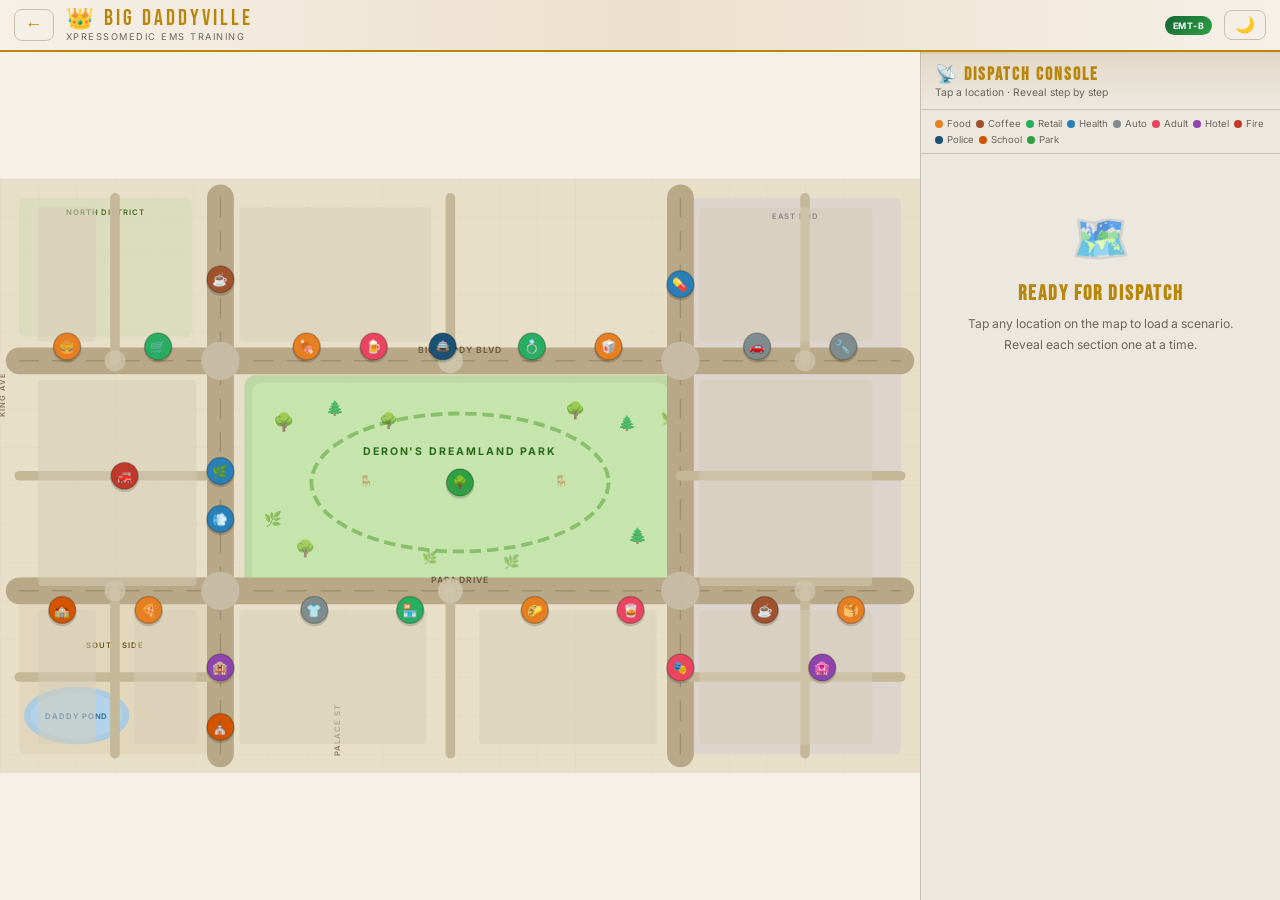
==== commit 11903eb8: "Add cache-busting version to script tags" ====
--- a/map.html
+++ b/map.html
@@ -230,10 +230,10 @@
   </div>
 </div>
 
-<script src="js/scenarios-emtb.js"></script>
-<script src="js/scenarios-aemt.js"></script>
-<script src="js/scenarios-medic.js"></script>
-<script src="js/map.js"></script>
+<script src="js/scenarios-emtb.js?v=2"></script>
+<script src="js/scenarios-aemt.js?v=2"></script>
+<script src="js/scenarios-medic.js?v=2"></script>
+<script src="js/map.js?v=2"></script>
 <script>
   const themeToggle = document.getElementById('themeToggle');
 
--- a/css/style.css
+++ b/css/style.css
@@ -29,9 +29,111 @@
   --safe-right:  env(safe-area-inset-right, 0px);
 }
 
+/* ── LIGHT THEME ─────────────────────────────────────────── */
+[data-theme="light"] {
+  --bg:       #f5f0e8;
+  --surface:  #ede8df;
+  --panel:    #e2dcd0;
+  --card:     #d8d0c4;
+  --gold:     #b8860b;
+  --gold2:    #a0720a;
+  --red:      #c0392b;
+  --green:    #1e7e34;
+  --blue:     #1a5fb4;
+  --text:     #1c1a16;
+  --muted:    #6b6560;
+  --border:   #c8bfb0;
+}
+
+/* Light theme gradient overrides */
+[data-theme="light"] .home-screen {
+  background: linear-gradient(160deg, #f5f0e8 0%, #ede0cc 50%, #f5f0e8 100%);
+}
+[data-theme="light"] .home-header {
+  background: linear-gradient(180deg, #e8dfd0 0%, #f5f0e8 100%);
+}
+[data-theme="light"] .app-header {
+  background: linear-gradient(90deg, #f5f0e8 0%, #ede0cc 50%, #f5f0e8 100%);
+}
+[data-theme="light"] .sidebar-header {
+  background: linear-gradient(180deg, #e2d8c8, var(--surface));
+}
+[data-theme="light"] .level-card {
+  box-shadow: 0 4px 16px rgba(0,0,0,0.1);
+}
+[data-theme="light"] .dispatch-block {
+  background: linear-gradient(135deg, #ede0cc, #e8d8b8);
+}
+[data-theme="light"] .dispatch-text {
+  color: #8a6a10;
+}
+[data-theme="light"] .teaching-block {
+  background: linear-gradient(135deg, #e8f0e8, #dfeadf);
+}
+[data-theme="light"] .tp-text {
+  color: #2a5a2a;
+}
+[data-theme="light"] .popup-card {
+  background: linear-gradient(160deg, #ede8df, #e2dcd0);
+  box-shadow: 0 12px 40px rgba(0,0,0,0.2);
+}
+[data-theme="light"] .vital {
+  background: #ede8df;
+  border-color: #c8bfb0;
+}
+[data-theme="light"] .vital .val {
+  color: var(--text);
+}
+[data-theme="light"] .content-value {
+  color: #1c1a16;
+}
+[data-theme="light"] .content-text {
+  color: #3a3530;
+}
+[data-theme="light"] .reveal-content {
+  border-color: #c8bfb0;
+  background: var(--panel);
+}
+[data-theme="light"] .reveal-btn.revealed {
+  border-color: #a89880;
+}
+[data-theme="light"] .btn-random {
+  background: linear-gradient(135deg, #d8c8a8, #c8b898);
+  color: var(--gold);
+  border-color: #b8a888;
+}
+[data-theme="light"] .btn-next {
+  background: var(--card);
+  border-color: #b8a888;
+}
+[data-theme="light"] .header-back:active {
+  background: rgba(0,0,0,0.06);
+}
+[data-theme="light"] .level-card:active::before {
+  background: rgba(0,0,0,0.04);
+}
+[data-theme="light"] .map-wrap {
+  background: var(--bg);
+}
+
+/* ── THEME TOGGLE BUTTON ─────────────────────────────────── */
+.theme-toggle {
+  background: none;
+  border: 1px solid var(--border);
+  color: var(--muted);
+  font-size: 1rem;
+  padding: 6px 10px;
+  border-radius: 8px;
+  cursor: pointer;
+  flex-shrink: 0;
+  line-height: 1;
+  transition: all 0.2s;
+}
+.theme-toggle:active { background: rgba(128,128,128,0.1); }
+
 html, body {
-  min-height: 100%;
-  overflow: auto;
+  height: 100%;
+  overflow: hidden;
   font-family: 'Inter', sans-serif;
   background: var(--bg);
   color: var(--text);
@@ -46,7 +148,6 @@
   display: flex;
   flex-direction: column;
   min-height: 100vh;
-  overflow-y: auto;
   min-height: -webkit-fill-available;
   background: linear-gradient(160deg, #0d1117 0%, #1a1a2e 50%, #0d1117 100%);
   padding-top: var(--safe-top);
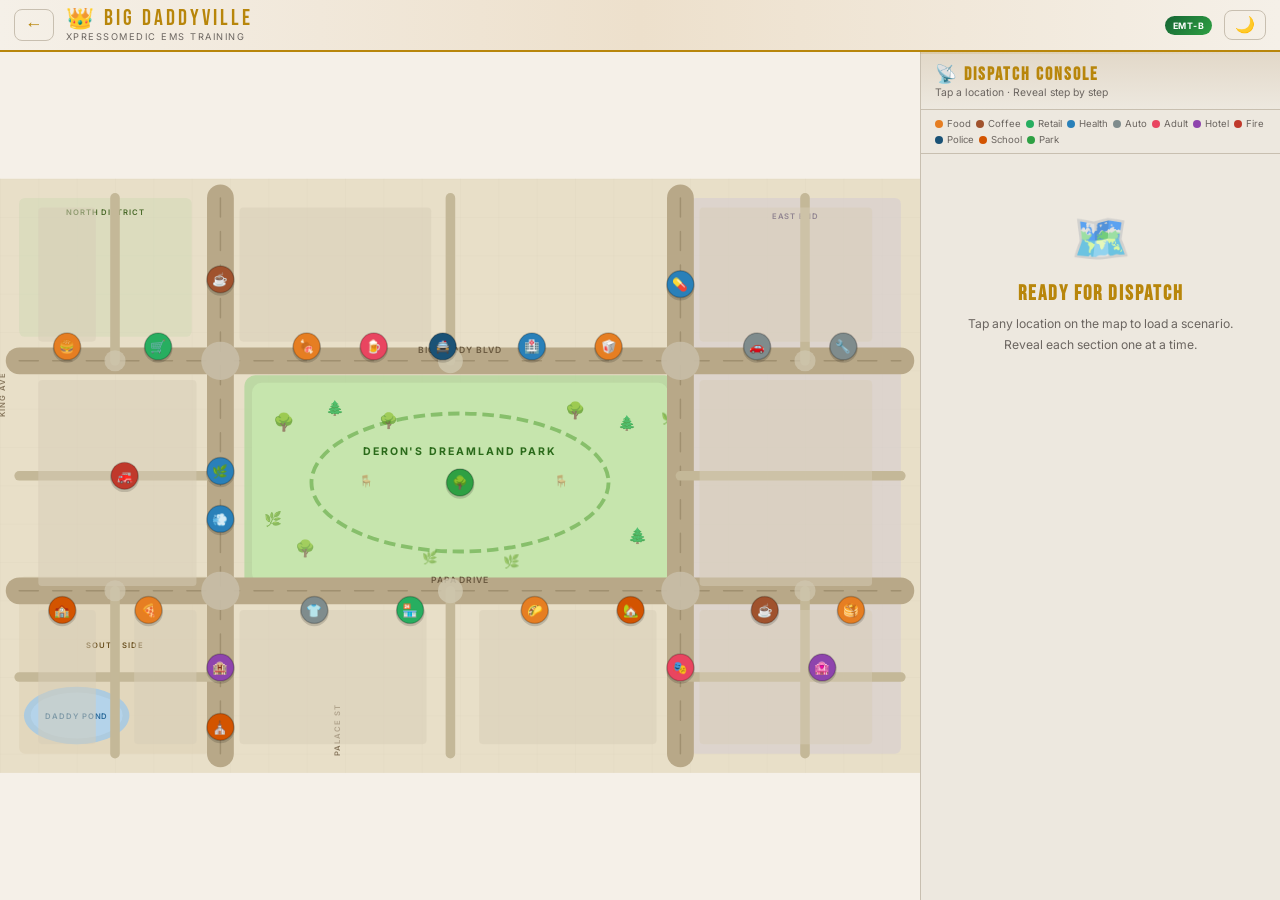
==== commit d85faf3d: "Fix SVG pin IDs, colors and icons for estates and hospital" ====
--- a/map.html
+++ b/map.html
@@ -174,7 +174,7 @@
         <g class="pin-group" id="pin-bd_bbq"      data-id="bd_bbq"      style="cursor:pointer"><circle class="pin-ring" cx="320" cy="175" r="20" stroke="#e67e22" fill="none" stroke-width="2" opacity="0"/><circle cx="320" cy="177" r="15" fill="rgba(0,0,0,0.35)"/><circle class="pin-circle" cx="320" cy="175" r="14" fill="#e67e22" stroke="rgba(0,0,0,0.4)" stroke-width="1.5"/><text x="320" y="180" text-anchor="middle" font-size="13" style="pointer-events:none">🍖</text></g>
         <g class="pin-group" id="pin-bd_bar"      data-id="bd_bar"      style="cursor:pointer"><circle class="pin-ring" cx="390" cy="175" r="20" stroke="#e94560" fill="none" stroke-width="2" opacity="0"/><circle cx="390" cy="177" r="15" fill="rgba(0,0,0,0.35)"/><circle class="pin-circle" cx="390" cy="175" r="14" fill="#e94560" stroke="rgba(0,0,0,0.4)" stroke-width="1.5"/><text x="390" y="180" text-anchor="middle" font-size="13" style="pointer-events:none">🍺</text></g>
         <g class="pin-group" id="pin-bd_police"   data-id="bd_police"   style="cursor:pointer"><circle class="pin-ring" cx="462" cy="175" r="20" stroke="#1a5276" fill="none" stroke-width="2" opacity="0"/><circle cx="462" cy="177" r="15" fill="rgba(0,0,0,0.35)"/><circle class="pin-circle" cx="462" cy="175" r="14" fill="#1a5276" stroke="rgba(0,0,0,0.4)" stroke-width="1.5"/><text x="462" y="180" text-anchor="middle" font-size="13" style="pointer-events:none">🚔</text></g>
-        <g class="pin-group" id="pin-bd_pawn"     data-id="bd_pawn"     style="cursor:pointer"><circle class="pin-ring" cx="555" cy="175" r="20" stroke="#27ae60" fill="none" stroke-width="2" opacity="0"/><circle cx="555" cy="177" r="15" fill="rgba(0,0,0,0.35)"/><circle class="pin-circle" cx="555" cy="175" r="14" fill="#27ae60" stroke="rgba(0,0,0,0.4)" stroke-width="1.5"/><text x="555" y="180" text-anchor="middle" font-size="13" style="pointer-events:none">💍</text></g>
+        <g class="pin-group" id="pin-bd_hospital" data-id="bd_hospital" style="cursor:pointer"><circle class="pin-ring" cx="555" cy="175" r="20" stroke="#2980b9" fill="none" stroke-width="2" opacity="0"/><circle cx="555" cy="177" r="15" fill="rgba(0,0,0,0.35)"/><circle class="pin-circle" cx="555" cy="175" r="14" fill="#2980b9" stroke="rgba(0,0,0,0.4)" stroke-width="1.5"/><text x="555" y="180" text-anchor="middle" font-size="13" style="pointer-events:none">🏥</text></g>
         <g class="pin-group" id="pin-bd_chinese"  data-id="bd_chinese"  style="cursor:pointer"><circle class="pin-ring" cx="635" cy="175" r="20" stroke="#e67e22" fill="none" stroke-width="2" opacity="0"/><circle cx="635" cy="177" r="15" fill="rgba(0,0,0,0.35)"/><circle class="pin-circle" cx="635" cy="175" r="14" fill="#e67e22" stroke="rgba(0,0,0,0.4)" stroke-width="1.5"/><text x="635" y="180" text-anchor="middle" font-size="13" style="pointer-events:none">🥡</text></g>
         <g class="pin-group" id="pin-bd_pharmacy" data-id="bd_pharmacy" style="cursor:pointer"><circle class="pin-ring" cx="710" cy="110" r="20" stroke="#2980b9" fill="none" stroke-width="2" opacity="0"/><circle cx="710" cy="112" r="15" fill="rgba(0,0,0,0.35)"/><circle class="pin-circle" cx="710" cy="110" r="14" fill="#2980b9" stroke="rgba(0,0,0,0.4)" stroke-width="1.5"/><text x="710" y="115" text-anchor="middle" font-size="13" style="pointer-events:none">💊</text></g>
         <g class="pin-group" id="pin-bd_carwash"  data-id="bd_carwash"  style="cursor:pointer"><circle class="pin-ring" cx="790" cy="175" r="20" stroke="#7f8c8d" fill="none" stroke-width="2" opacity="0"/><circle cx="790" cy="177" r="15" fill="rgba(0,0,0,0.35)"/><circle class="pin-circle" cx="790" cy="175" r="14" fill="#7f8c8d" stroke="rgba(0,0,0,0.4)" stroke-width="1.5"/><text x="790" y="180" text-anchor="middle" font-size="13" style="pointer-events:none">🚗</text></g>
@@ -189,7 +189,7 @@
         <g class="pin-group" id="pin-bd_gasgo" data-id="bd_gasgo"  style="cursor:pointer"><circle class="pin-ring" cx="328" cy="450" r="20" stroke="#7f8c8d" fill="none" stroke-width="2" opacity="0"/><circle cx="328" cy="452" r="15" fill="rgba(0,0,0,0.35)"/><circle class="pin-circle" cx="328" cy="450" r="14" fill="#7f8c8d" stroke="rgba(0,0,0,0.4)" stroke-width="1.5"/><text x="328" y="455" text-anchor="middle" font-size="13" style="pointer-events:none">👕</text></g>
         <g class="pin-group" id="pin-bd_mhp" data-id="bd_mhp"   style="cursor:pointer"><circle class="pin-ring" cx="428" cy="450" r="20" stroke="#27ae60" fill="none" stroke-width="2" opacity="0"/><circle cx="428" cy="452" r="15" fill="rgba(0,0,0,0.35)"/><circle class="pin-circle" cx="428" cy="450" r="14" fill="#27ae60" stroke="rgba(0,0,0,0.4)" stroke-width="1.5"/><text x="428" y="455" text-anchor="middle" font-size="13" style="pointer-events:none">🏪</text></g>
         <g class="pin-group" id="pin-bd_taco"     data-id="bd_taco"     style="cursor:pointer"><circle class="pin-ring" cx="558" cy="450" r="20" stroke="#e67e22" fill="none" stroke-width="2" opacity="0"/><circle cx="558" cy="452" r="15" fill="rgba(0,0,0,0.35)"/><circle class="pin-circle" cx="558" cy="450" r="14" fill="#e67e22" stroke="rgba(0,0,0,0.4)" stroke-width="1.5"/><text x="558" y="455" text-anchor="middle" font-size="13" style="pointer-events:none">🌮</text></g>
-        <g class="pin-group" id="pin-bd_liquor"   data-id="bd_liquor"   style="cursor:pointer"><circle class="pin-ring" cx="658" cy="450" r="20" stroke="#e94560" fill="none" stroke-width="2" opacity="0"/><circle cx="658" cy="452" r="15" fill="rgba(0,0,0,0.35)"/><circle class="pin-circle" cx="658" cy="450" r="14" fill="#e94560" stroke="rgba(0,0,0,0.4)" stroke-width="1.5"/><text x="658" y="455" text-anchor="middle" font-size="13" style="pointer-events:none">🥃</text></g>
+        <g class="pin-group" id="pin-bd_estates"  data-id="bd_estates"   style="cursor:pointer"><circle class="pin-ring" cx="658" cy="450" r="20" stroke="#d35400" fill="none" stroke-width="2" opacity="0"/><circle cx="658" cy="452" r="15" fill="rgba(0,0,0,0.35)"/><circle class="pin-circle" cx="658" cy="450" r="14" fill="#d35400" stroke="rgba(0,0,0,0.4)" stroke-width="1.5"/><text x="658" y="455" text-anchor="middle" font-size="13" style="pointer-events:none">🏡</text></g>
         <g class="pin-group" id="pin-bd_club"     data-id="bd_club"     style="cursor:pointer"><circle class="pin-ring" cx="710" cy="510" r="20" stroke="#e94560" fill="none" stroke-width="2" opacity="0"/><circle cx="710" cy="512" r="15" fill="rgba(0,0,0,0.35)"/><circle class="pin-circle" cx="710" cy="510" r="14" fill="#e94560" stroke="rgba(0,0,0,0.4)" stroke-width="1.5"/><text x="710" y="515" text-anchor="middle" font-size="13" style="pointer-events:none">🎭</text></g>
         <g class="pin-group" id="pin-bd_nursing" data-id="bd_nursing"     style="cursor:pointer"><circle class="pin-ring" cx="798" cy="450" r="20" stroke="#a0522d" fill="none" stroke-width="2" opacity="0"/><circle cx="798" cy="452" r="15" fill="rgba(0,0,0,0.35)"/><circle class="pin-circle" cx="798" cy="450" r="14" fill="#a0522d" stroke="rgba(0,0,0,0.4)" stroke-width="1.5"/><text x="798" y="455" text-anchor="middle" font-size="13" style="pointer-events:none">☕</text></g>
         <g class="pin-group" id="pin-bd_diner"    data-id="bd_diner"    style="cursor:pointer"><circle class="pin-ring" cx="888" cy="450" r="20" stroke="#e67e22" fill="none" stroke-width="2" opacity="0"/><circle cx="888" cy="452" r="15" fill="rgba(0,0,0,0.35)"/><circle class="pin-circle" cx="888" cy="450" r="14" fill="#e67e22" stroke="rgba(0,0,0,0.4)" stroke-width="1.5"/><text x="888" y="455" text-anchor="middle" font-size="13" style="pointer-events:none">🥞</text></g>
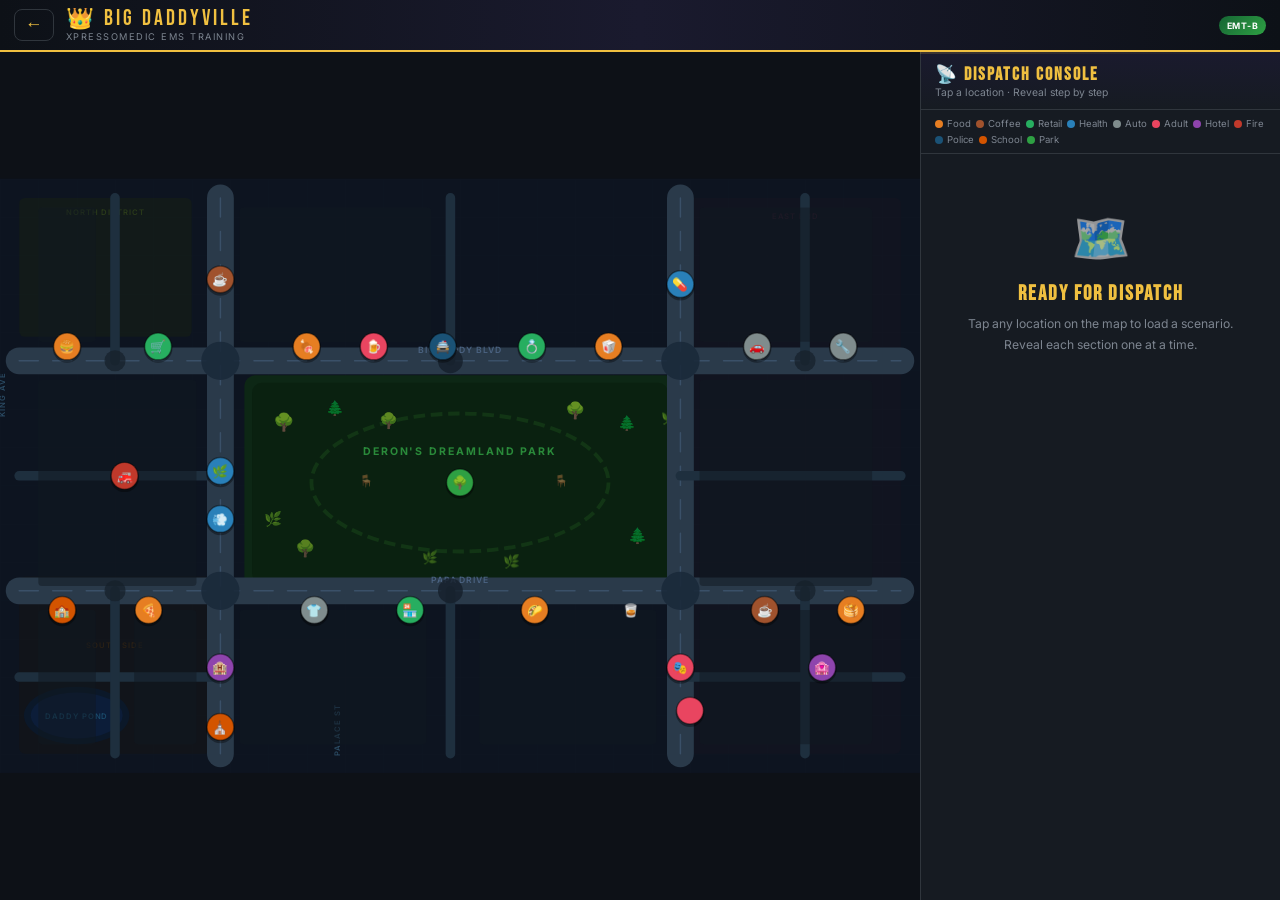
==== commit b6289d96: "v1.0.3 — scenario files, map, index" ====
--- a/map.html
+++ b/map.html
@@ -1,5 +1,5 @@
 <!DOCTYPE html>
-<html lang="en" data-theme="dark">
+<html lang="en">
 <head>
   <meta charset="UTF-8"/>
   <meta name="viewport" content="width=device-width, initial-scale=1.0, viewport-fit=cover"/>
@@ -7,13 +7,6 @@
   <meta name="apple-mobile-web-app-status-bar-style" content="black-translucent"/>
   <title>Big Daddyville — XpressoMedic</title>
   <link rel="stylesheet" href="css/style.css"/>
-  <script>
-    (function() {
-      const saved = localStorage.getItem('xm-theme') ||
-        (window.matchMedia('(prefers-color-scheme: light)').matches ? 'light' : 'dark');
-      document.documentElement.setAttribute('data-theme', saved);
-    })();
-  </script>
 </head>
 <body>
 
@@ -27,7 +20,6 @@
       <div class="header-sub">XpressoMedic EMS Training</div>
     </div>
     <div class="header-badge" id="levelBadge">EMT-B</div>
-    <button class="theme-toggle" id="themeToggle" aria-label="Toggle theme">☀️</button>
   </div>
 
   <div class="map-layout">
@@ -64,12 +56,12 @@
 
         <defs>
           <pattern id="grid" width="40" height="40" patternUnits="userSpaceOnUse">
-            <path id="gridPath" d="M 40 0 L 0 0 0 40" fill="none" stroke="#141e2a" stroke-width="0.5"/>
+            <path d="M 40 0 L 0 0 0 40" fill="none" stroke="#141e2a" stroke-width="0.5"/>
           </pattern>
         </defs>
 
         <!-- Ground -->
-        <rect id="svgGround" width="960" height="620" fill="#0d1420"/>
+        <rect width="960" height="620" fill="#0d1420"/>
         <rect width="960" height="620" fill="url(#grid)" opacity="0.4"/>
 
         <!-- Districts -->
@@ -174,7 +166,7 @@
         <g class="pin-group" id="pin-bd_bbq"      data-id="bd_bbq"      style="cursor:pointer"><circle class="pin-ring" cx="320" cy="175" r="20" stroke="#e67e22" fill="none" stroke-width="2" opacity="0"/><circle cx="320" cy="177" r="15" fill="rgba(0,0,0,0.35)"/><circle class="pin-circle" cx="320" cy="175" r="14" fill="#e67e22" stroke="rgba(0,0,0,0.4)" stroke-width="1.5"/><text x="320" y="180" text-anchor="middle" font-size="13" style="pointer-events:none">🍖</text></g>
         <g class="pin-group" id="pin-bd_bar"      data-id="bd_bar"      style="cursor:pointer"><circle class="pin-ring" cx="390" cy="175" r="20" stroke="#e94560" fill="none" stroke-width="2" opacity="0"/><circle cx="390" cy="177" r="15" fill="rgba(0,0,0,0.35)"/><circle class="pin-circle" cx="390" cy="175" r="14" fill="#e94560" stroke="rgba(0,0,0,0.4)" stroke-width="1.5"/><text x="390" y="180" text-anchor="middle" font-size="13" style="pointer-events:none">🍺</text></g>
         <g class="pin-group" id="pin-bd_police"   data-id="bd_police"   style="cursor:pointer"><circle class="pin-ring" cx="462" cy="175" r="20" stroke="#1a5276" fill="none" stroke-width="2" opacity="0"/><circle cx="462" cy="177" r="15" fill="rgba(0,0,0,0.35)"/><circle class="pin-circle" cx="462" cy="175" r="14" fill="#1a5276" stroke="rgba(0,0,0,0.4)" stroke-width="1.5"/><text x="462" y="180" text-anchor="middle" font-size="13" style="pointer-events:none">🚔</text></g>
-        <g class="pin-group" id="pin-bd_hospital" data-id="bd_hospital" style="cursor:pointer"><circle class="pin-ring" cx="555" cy="175" r="20" stroke="#2980b9" fill="none" stroke-width="2" opacity="0"/><circle cx="555" cy="177" r="15" fill="rgba(0,0,0,0.35)"/><circle class="pin-circle" cx="555" cy="175" r="14" fill="#2980b9" stroke="rgba(0,0,0,0.4)" stroke-width="1.5"/><text x="555" y="180" text-anchor="middle" font-size="13" style="pointer-events:none">🏥</text></g>
+        <g class="pin-group" id="pin-bd_laundry"     data-id="bd_laundry"     style="cursor:pointer"><circle class="pin-ring" cx="555" cy="175" r="20" stroke="#27ae60" fill="none" stroke-width="2" opacity="0"/><circle cx="555" cy="177" r="15" fill="rgba(0,0,0,0.35)"/><circle class="pin-circle" cx="555" cy="175" r="14" fill="#27ae60" stroke="rgba(0,0,0,0.4)" stroke-width="1.5"/><text x="555" y="180" text-anchor="middle" font-size="13" style="pointer-events:none">💍</text></g>
         <g class="pin-group" id="pin-bd_chinese"  data-id="bd_chinese"  style="cursor:pointer"><circle class="pin-ring" cx="635" cy="175" r="20" stroke="#e67e22" fill="none" stroke-width="2" opacity="0"/><circle cx="635" cy="177" r="15" fill="rgba(0,0,0,0.35)"/><circle class="pin-circle" cx="635" cy="175" r="14" fill="#e67e22" stroke="rgba(0,0,0,0.4)" stroke-width="1.5"/><text x="635" y="180" text-anchor="middle" font-size="13" style="pointer-events:none">🥡</text></g>
         <g class="pin-group" id="pin-bd_pharmacy" data-id="bd_pharmacy" style="cursor:pointer"><circle class="pin-ring" cx="710" cy="110" r="20" stroke="#2980b9" fill="none" stroke-width="2" opacity="0"/><circle cx="710" cy="112" r="15" fill="rgba(0,0,0,0.35)"/><circle class="pin-circle" cx="710" cy="110" r="14" fill="#2980b9" stroke="rgba(0,0,0,0.4)" stroke-width="1.5"/><text x="710" y="115" text-anchor="middle" font-size="13" style="pointer-events:none">💊</text></g>
         <g class="pin-group" id="pin-bd_carwash"  data-id="bd_carwash"  style="cursor:pointer"><circle class="pin-ring" cx="790" cy="175" r="20" stroke="#7f8c8d" fill="none" stroke-width="2" opacity="0"/><circle cx="790" cy="177" r="15" fill="rgba(0,0,0,0.35)"/><circle class="pin-circle" cx="790" cy="175" r="14" fill="#7f8c8d" stroke="rgba(0,0,0,0.4)" stroke-width="1.5"/><text x="790" y="180" text-anchor="middle" font-size="13" style="pointer-events:none">🚗</text></g>
@@ -189,10 +181,10 @@
         <g class="pin-group" id="pin-bd_gasgo" data-id="bd_gasgo"  style="cursor:pointer"><circle class="pin-ring" cx="328" cy="450" r="20" stroke="#7f8c8d" fill="none" stroke-width="2" opacity="0"/><circle cx="328" cy="452" r="15" fill="rgba(0,0,0,0.35)"/><circle class="pin-circle" cx="328" cy="450" r="14" fill="#7f8c8d" stroke="rgba(0,0,0,0.4)" stroke-width="1.5"/><text x="328" y="455" text-anchor="middle" font-size="13" style="pointer-events:none">👕</text></g>
         <g class="pin-group" id="pin-bd_mhp" data-id="bd_mhp"   style="cursor:pointer"><circle class="pin-ring" cx="428" cy="450" r="20" stroke="#27ae60" fill="none" stroke-width="2" opacity="0"/><circle cx="428" cy="452" r="15" fill="rgba(0,0,0,0.35)"/><circle class="pin-circle" cx="428" cy="450" r="14" fill="#27ae60" stroke="rgba(0,0,0,0.4)" stroke-width="1.5"/><text x="428" y="455" text-anchor="middle" font-size="13" style="pointer-events:none">🏪</text></g>
         <g class="pin-group" id="pin-bd_taco"     data-id="bd_taco"     style="cursor:pointer"><circle class="pin-ring" cx="558" cy="450" r="20" stroke="#e67e22" fill="none" stroke-width="2" opacity="0"/><circle cx="558" cy="452" r="15" fill="rgba(0,0,0,0.35)"/><circle class="pin-circle" cx="558" cy="450" r="14" fill="#e67e22" stroke="rgba(0,0,0,0.4)" stroke-width="1.5"/><text x="558" y="455" text-anchor="middle" font-size="13" style="pointer-events:none">🌮</text></g>
-        <g class="pin-group" id="pin-bd_estates"  data-id="bd_estates"   style="cursor:pointer"><circle class="pin-ring" cx="658" cy="450" r="20" stroke="#d35400" fill="none" stroke-width="2" opacity="0"/><circle cx="658" cy="452" r="15" fill="rgba(0,0,0,0.35)"/><circle class="pin-circle" cx="658" cy="450" r="14" fill="#d35400" stroke="rgba(0,0,0,0.4)" stroke-width="1.5"/><text x="658" y="455" text-anchor="middle" font-size="13" style="pointer-events:none">🏡</text></g>
+        <g class="pin-group" id="pin-bd_estates"   data-id="bd_estates"   style="cursor:pointer"><circle class="pin-ring" cx="720" cy="555" r="20" stroke="#e94560" fill="none" stroke-width="2" opacity="0"/><circle cx="720" cy="557" r="15" fill="rgba(0,0,0,0.35)"/><circle class="pin-circle" cx="720" cy="555" r="14" fill="#e94560" stroke="rgba(0,0,0,0.4)" stroke-width="1.5"/><text x="658" y="455" text-anchor="middle" font-size="13" style="pointer-events:none">🥃</text></g>
         <g class="pin-group" id="pin-bd_club"     data-id="bd_club"     style="cursor:pointer"><circle class="pin-ring" cx="710" cy="510" r="20" stroke="#e94560" fill="none" stroke-width="2" opacity="0"/><circle cx="710" cy="512" r="15" fill="rgba(0,0,0,0.35)"/><circle class="pin-circle" cx="710" cy="510" r="14" fill="#e94560" stroke="rgba(0,0,0,0.4)" stroke-width="1.5"/><text x="710" y="515" text-anchor="middle" font-size="13" style="pointer-events:none">🎭</text></g>
         <g class="pin-group" id="pin-bd_nursing" data-id="bd_nursing"     style="cursor:pointer"><circle class="pin-ring" cx="798" cy="450" r="20" stroke="#a0522d" fill="none" stroke-width="2" opacity="0"/><circle cx="798" cy="452" r="15" fill="rgba(0,0,0,0.35)"/><circle class="pin-circle" cx="798" cy="450" r="14" fill="#a0522d" stroke="rgba(0,0,0,0.4)" stroke-width="1.5"/><text x="798" y="455" text-anchor="middle" font-size="13" style="pointer-events:none">☕</text></g>
-        <g class="pin-group" id="pin-bd_diner"    data-id="bd_diner"    style="cursor:pointer"><circle class="pin-ring" cx="888" cy="450" r="20" stroke="#e67e22" fill="none" stroke-width="2" opacity="0"/><circle cx="888" cy="452" r="15" fill="rgba(0,0,0,0.35)"/><circle class="pin-circle" cx="888" cy="450" r="14" fill="#e67e22" stroke="rgba(0,0,0,0.4)" stroke-width="1.5"/><text x="888" y="455" text-anchor="middle" font-size="13" style="pointer-events:none">🥞</text></g>
+        <g class="pin-group" id="pin-bd_dollar"    data-id="bd_dollar"    style="cursor:pointer"><circle class="pin-ring" cx="888" cy="450" r="20" stroke="#e67e22" fill="none" stroke-width="2" opacity="0"/><circle cx="888" cy="452" r="15" fill="rgba(0,0,0,0.35)"/><circle class="pin-circle" cx="888" cy="450" r="14" fill="#e67e22" stroke="rgba(0,0,0,0.4)" stroke-width="1.5"/><text x="888" y="455" text-anchor="middle" font-size="13" style="pointer-events:none">🥞</text></g>
         <g class="pin-group" id="pin-bd_church"   data-id="bd_church"   style="cursor:pointer"><circle class="pin-ring" cx="230" cy="572" r="20" stroke="#d35400" fill="none" stroke-width="2" opacity="0"/><circle cx="230" cy="574" r="15" fill="rgba(0,0,0,0.35)"/><circle class="pin-circle" cx="230" cy="572" r="14" fill="#d35400" stroke="rgba(0,0,0,0.4)" stroke-width="1.5"/><text x="230" y="577" text-anchor="middle" font-size="13" style="pointer-events:none">⛪</text></g>
         <g class="pin-group" id="pin-bd_suites"   data-id="bd_suites"   style="cursor:pointer"><circle class="pin-ring" cx="858" cy="510" r="20" stroke="#8e44ad" fill="none" stroke-width="2" opacity="0"/><circle cx="858" cy="512" r="15" fill="rgba(0,0,0,0.35)"/><circle class="pin-circle" cx="858" cy="510" r="14" fill="#8e44ad" stroke="rgba(0,0,0,0.4)" stroke-width="1.5"/><text x="858" y="515" text-anchor="middle" font-size="13" style="pointer-events:none">🏩</text></g>
 
@@ -230,161 +222,9 @@
   </div>
 </div>
 
-<script src="js/scenarios-emtb.js?v=2"></script>
-<script src="js/scenarios-aemt.js?v=2"></script>
-<script src="js/scenarios-medic.js?v=2"></script>
-<script src="js/map.js?v=2"></script>
-<script>
-  const themeToggle = document.getElementById('themeToggle');
-
-  const svgDark = {
-    ground:      '#0d1420',
-    grid:        '#141e2a',
-    mainRoad:    '#2a3a4a',
-    mainRoadLine:'#3a5068',
-    roadLabel:   '#4a6280',
-    sideRoad:    '#1e2f3e',
-    sideLabel:   '#2a4a62',
-    block:       '#111820',
-    intersection:'#1a2a3a',
-    intersectionSm:'#151f2a',
-    parkOuter:   '#0e2a14',
-    parkInner:   '#0a2010',
-    parkLabel:   '#2a8a3a',
-    parkRing:    '#1a4a1a',
-    pondFill:    '#0a1a2e',
-    pondInner:   '#0d2040',
-    pondLabel:   '#1a4a6a',
-    districtN:   '#1a2510',
-    districtS:   '#1a1510',
-    districtE:   '#1a1520',
-    districtTextN:'#2a3a1a',
-    districtTextS:'#2a2015',
-    districtTextE:'#2a1a2a',
-    fountainBg:  '#0a1a2a',
-    fountainStroke:'#1a4a6a',
-    pinShadow:   'rgba(0,0,0,0.35)',
-    pinStroke:   'rgba(0,0,0,0.4)',
-  };
-
-  const svgLight = {
-    ground:      '#e8dfc8',
-    grid:        '#c8bfaa',
-    mainRoad:    '#b8a888',
-    mainRoadLine:'#a09070',
-    roadLabel:   '#6a5a40',
-    sideRoad:    '#c4b898',
-    sideLabel:   '#8a7a60',
-    block:       '#d8ceb8',
-    intersection:'#c8bea8',
-    intersectionSm:'#d0c8b0',
-    parkOuter:   '#b8d8a0',
-    parkInner:   '#c8e8b0',
-    parkLabel:   '#2a6a1a',
-    parkRing:    '#4a9a2a',
-    pondFill:    '#a0c8e8',
-    pondInner:   '#b8d8f0',
-    pondLabel:   '#2a6a9a',
-    districtN:   '#c8d8b0',
-    districtS:   '#d8c8a8',
-    districtE:   '#c8c0d8',
-    districtTextN:'#4a6a2a',
-    districtTextS:'#6a5020',
-    districtTextE:'#4a3a6a',
-    fountainBg:  '#b0d0e8',
-    fountainStroke:'#4a8ab0',
-    pinShadow:   'rgba(0,0,0,0.15)',
-    pinStroke:   'rgba(0,0,0,0.2)',
-  };
-
-  function applyMapTheme(theme) {
-    const c = theme === 'dark' ? svgDark : svgLight;
-
-    // Ground & grid
-    const ground = document.getElementById('svgGround');
-    if (ground) ground.setAttribute('fill', c.ground);
-    const gridPath = document.getElementById('gridPath');
-    if (gridPath) gridPath.setAttribute('stroke', c.grid);
-
-    // Roads - main
-    document.querySelectorAll('line').forEach(l => {
-      const sw = l.getAttribute('stroke-width');
-      const sd = l.getAttribute('stroke-dasharray');
-      if (sw === '28')   l.setAttribute('stroke', c.mainRoad);
-      else if (sd && sw === '1.5') l.setAttribute('stroke', c.mainRoadLine);
-      else if (sw === '10') l.setAttribute('stroke', c.sideRoad);
-    });
-
-    // Road text labels
-    document.querySelectorAll('text').forEach(t => {
-      const f = t.getAttribute('fill');
-      if (f === '#4a6280' || f === svgDark.roadLabel || f === svgLight.roadLabel)
-        t.setAttribute('fill', c.roadLabel);
-      else if (f === '#2a4a62' || f === svgDark.sideLabel || f === svgLight.sideLabel)
-        t.setAttribute('fill', c.sideLabel);
-      else if (f === '#2a8a3a' || f === svgDark.parkLabel || f === svgLight.parkLabel)
-        t.setAttribute('fill', c.parkLabel);
-      else if (f === '#1a4a6a' || f === svgDark.pondLabel || f === svgLight.pondLabel)
-        t.setAttribute('fill', c.pondLabel);
-      else if (f === '#2a3a1a' || f === svgDark.districtTextN || f === svgLight.districtTextN)
-        t.setAttribute('fill', c.districtTextN);
-      else if (f === '#2a2015' || f === svgDark.districtTextS || f === svgLight.districtTextS)
-        t.setAttribute('fill', c.districtTextS);
-      else if (f === '#2a1a2a' || f === svgDark.districtTextE || f === svgLight.districtTextE)
-        t.setAttribute('fill', c.districtTextE);
-    });
-
-    // Blocks and district rects
-    document.querySelectorAll('rect').forEach(r => {
-      const f = r.getAttribute('fill');
-      if (f === '#111820') r.setAttribute('fill', c.block);
-      else if (f === '#1a2510') r.setAttribute('fill', c.districtN);
-      else if (f === '#1a1510') r.setAttribute('fill', c.districtS);
-      else if (f === '#1a1520') r.setAttribute('fill', c.districtE);
-      else if (f === '#0e2a14') r.setAttribute('fill', c.parkOuter);
-      else if (f === '#0a2010') r.setAttribute('fill', c.parkInner);
-    });
-
-    // Intersection circles
-    document.querySelectorAll('circle:not(.pin-ring):not(.pin-circle)').forEach(circ => {
-      const f = circ.getAttribute('fill');
-      if (f === '#1a2a3a') circ.setAttribute('fill', c.intersection);
-      else if (f === '#151f2a') circ.setAttribute('fill', c.intersectionSm);
-      else if (f === '#0a1a2a') circ.setAttribute('fill', c.fountainBg);
-      else if (f && f.startsWith('rgba(0,0,0')) circ.setAttribute('fill', c.pinShadow);
-    });
-
-    // Park ellipses
-    document.querySelectorAll('ellipse').forEach(el => {
-      const f = el.getAttribute('fill');
-      const s = el.getAttribute('stroke');
-      if (f === 'none' && s === '#1a4a1a') el.setAttribute('stroke', c.parkRing);
-      else if (f === '#0a1a2e') el.setAttribute('fill', c.pondFill);
-      else if (f === '#0d2040') el.setAttribute('fill', c.pondInner);
-    });
-
-    // Pin shadow strokes
-    document.querySelectorAll('.pin-circle').forEach(pc => {
-      pc.setAttribute('stroke', c.pinStroke);
-    });
-  }
-
-  function applyTheme(theme) {
-    document.documentElement.setAttribute('data-theme', theme);
-    localStorage.setItem('xm-theme', theme);
-    themeToggle.textContent = theme === 'dark' ? '☀️' : '🌙';
-    applyMapTheme(theme);
-  }
-
-  const current = document.documentElement.getAttribute('data-theme') || 'dark';
-  themeToggle.textContent = current === 'dark' ? '☀️' : '🌙';
-  // Apply map colors on load too
-  window.addEventListener('DOMContentLoaded', () => applyMapTheme(current));
-
-  themeToggle.addEventListener('click', () => {
-    const next = document.documentElement.getAttribute('data-theme') === 'dark' ? 'light' : 'dark';
-    applyTheme(next);
-  });
-</script>
+<script src="js/scenarios-emtb.js"></script>
+<script src="js/scenarios-aemt.js"></script>
+<script src="js/scenarios-medic.js"></script>
+<script src="js/map.js"></script>
 </body>
 </html>
--- a/css/style.css
+++ b/css/style.css
@@ -116,6 +116,18 @@
   background: var(--bg);
 }
 
+/* Light mode content text overrides */
+[data-theme="light"] .content-text    { color: #3a3530; }
+[data-theme="light"] .content-value   { color: #1c1a16; }
+[data-theme="light"] .content-label   { color: #6b6560; }
+[data-theme="light"] .ps-value        { color: #2a2520; }
+[data-theme="light"] .ps-label        { color: #6b6560; }
+[data-theme="light"] .ps-row          { background: rgba(0,0,0,0.04); border-left-color: rgba(0,0,0,0.12); }
+[data-theme="light"] .tp-text         { color: #2a5a2a; }
+[data-theme="light"] .reveal-btn-label { color: #1c1a16; }
+[data-theme="light"] .reveal-btn-sub  { color: #6b6560; }
+[data-theme="light"] .priority-question { color: #4b5563; border-color: rgba(75,85,99,0.4); background: rgba(75,85,99,0.08); }
+
 /* ── THEME TOGGLE BUTTON ─────────────────────────────────── */
 .theme-toggle {
   background: none;
@@ -670,6 +682,72 @@
 .btn-random { background: linear-gradient(135deg,#1a3a5a,#1e4070); color: var(--gold); border: 1px solid #2a5a8a; }
 .btn-reset  { background: rgba(233,69,96,0.12); color: var(--red); border: 1px solid rgba(233,69,96,0.3); }
 
+
+/* ── PRIMARY SURVEY STRUCTURED ROWS ─────────────────────── */
+.ps-grid {
+  display: flex;
+  flex-direction: column;
+  gap: 6px;
+}
+.ps-row {
+  display: flex;
+  align-items: flex-start;
+  gap: 9px;
+  padding: 7px 10px;
+  background: rgba(255,255,255,0.03);
+  border-radius: 7px;
+  border-left: 3px solid rgba(255,255,255,0.08);
+}
+.ps-icon {
+  font-size: 0.9rem;
+  min-width: 20px;
+  margin-top: 2px;
+}
+.ps-content {
+  display: flex;
+  flex-direction: column;
+  gap: 2px;
+  flex: 1;
+}
+.ps-label {
+  font-size: 0.55rem;
+  font-weight: 700;
+  letter-spacing: 1.2px;
+  text-transform: uppercase;
+  color: var(--muted);
+}
+.ps-value {
+  font-size: 0.76rem;
+  color: #c8d8e8;
+  line-height: 1.5;
+}
+
+/* ── PATIENT PRIORITY BADGE ──────────────────────────────── */
+.priority-badge {
+  display: inline-block;
+  padding: 4px 13px;
+  border-radius: 20px;
+  font-size: 0.62rem;
+  font-weight: 700;
+  letter-spacing: 0.8px;
+  text-transform: uppercase;
+}
+.priority-high {
+  background: rgba(231,76,60,0.15);
+  color: #e74c3c;
+  border: 1px solid rgba(231,76,60,0.35);
+}
+.priority-low {
+  background: rgba(46,160,67,0.15);
+  color: #2ea043;
+  border: 1px solid rgba(46,160,67,0.3);
+}
+.priority-question {
+  background: rgba(107,114,128,0.12);
+  color: #6b7280;
+  border: 1px solid rgba(107,114,128,0.3);
+}
+
 /* ── RESPONSIVE ──────────────────────────────────────────── */
 @media (max-width: 768px) {
   .map-layout { flex-direction: column; overflow: auto; }
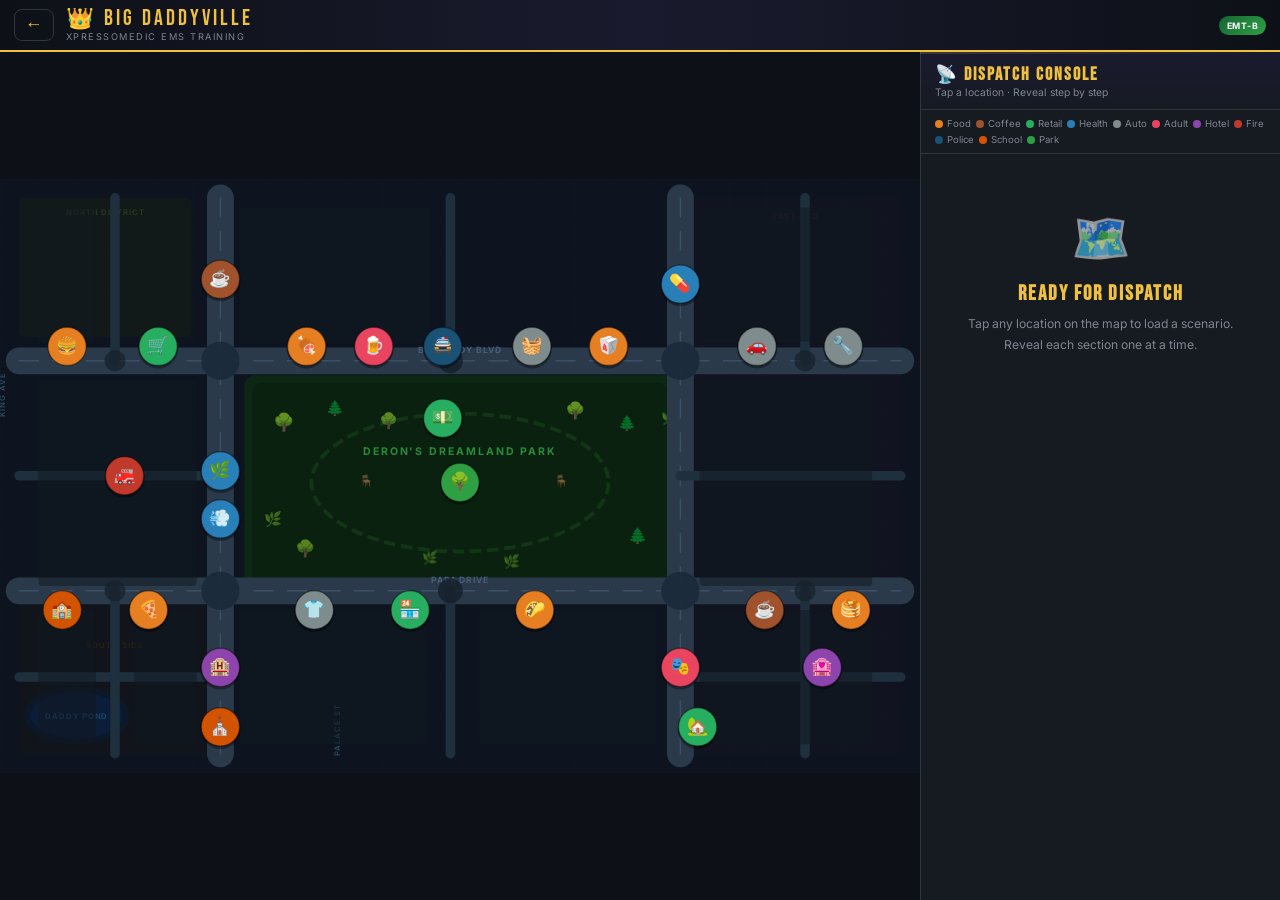
==== commit ba548b23: "Full rebuild — 28 locations, new schema, updated renderer and map" ====
--- a/map.html
+++ b/map.html
@@ -160,33 +160,34 @@
         <circle cx="840" cy="430" r="11" fill="#151f2a" opacity="0.7"/>
 
         <!-- STATIC PINS -->
-        <g class="pin-group" id="pin-bd_burger"   data-id="bd_burger"   style="cursor:pointer"><circle class="pin-ring" cx="70"  cy="175" r="20" stroke="#e67e22" fill="none" stroke-width="2" opacity="0"/><circle cx="70"  cy="177" r="15" fill="rgba(0,0,0,0.35)"/><circle class="pin-circle" cx="70"  cy="175" r="14" fill="#e67e22" stroke="rgba(0,0,0,0.4)" stroke-width="1.5"/><text x="70"  y="180" text-anchor="middle" font-size="13" style="pointer-events:none">🍔</text></g>
-        <g class="pin-group" id="pin-bd_grocery"  data-id="bd_grocery"  style="cursor:pointer"><circle class="pin-ring" cx="165" cy="175" r="20" stroke="#27ae60" fill="none" stroke-width="2" opacity="0"/><circle cx="165" cy="177" r="15" fill="rgba(0,0,0,0.35)"/><circle class="pin-circle" cx="165" cy="175" r="14" fill="#27ae60" stroke="rgba(0,0,0,0.4)" stroke-width="1.5"/><text x="165" y="180" text-anchor="middle" font-size="13" style="pointer-events:none">🛒</text></g>
-        <g class="pin-group" id="pin-bd_coffee"   data-id="bd_coffee"   style="cursor:pointer"><circle class="pin-ring" cx="230" cy="105" r="20" stroke="#a0522d" fill="none" stroke-width="2" opacity="0"/><circle cx="230" cy="107" r="15" fill="rgba(0,0,0,0.35)"/><circle class="pin-circle" cx="230" cy="105" r="14" fill="#a0522d" stroke="rgba(0,0,0,0.4)" stroke-width="1.5"/><text x="230" y="110" text-anchor="middle" font-size="13" style="pointer-events:none">☕</text></g>
-        <g class="pin-group" id="pin-bd_bbq"      data-id="bd_bbq"      style="cursor:pointer"><circle class="pin-ring" cx="320" cy="175" r="20" stroke="#e67e22" fill="none" stroke-width="2" opacity="0"/><circle cx="320" cy="177" r="15" fill="rgba(0,0,0,0.35)"/><circle class="pin-circle" cx="320" cy="175" r="14" fill="#e67e22" stroke="rgba(0,0,0,0.4)" stroke-width="1.5"/><text x="320" y="180" text-anchor="middle" font-size="13" style="pointer-events:none">🍖</text></g>
-        <g class="pin-group" id="pin-bd_bar"      data-id="bd_bar"      style="cursor:pointer"><circle class="pin-ring" cx="390" cy="175" r="20" stroke="#e94560" fill="none" stroke-width="2" opacity="0"/><circle cx="390" cy="177" r="15" fill="rgba(0,0,0,0.35)"/><circle class="pin-circle" cx="390" cy="175" r="14" fill="#e94560" stroke="rgba(0,0,0,0.4)" stroke-width="1.5"/><text x="390" y="180" text-anchor="middle" font-size="13" style="pointer-events:none">🍺</text></g>
-        <g class="pin-group" id="pin-bd_police"   data-id="bd_police"   style="cursor:pointer"><circle class="pin-ring" cx="462" cy="175" r="20" stroke="#1a5276" fill="none" stroke-width="2" opacity="0"/><circle cx="462" cy="177" r="15" fill="rgba(0,0,0,0.35)"/><circle class="pin-circle" cx="462" cy="175" r="14" fill="#1a5276" stroke="rgba(0,0,0,0.4)" stroke-width="1.5"/><text x="462" y="180" text-anchor="middle" font-size="13" style="pointer-events:none">🚔</text></g>
-        <g class="pin-group" id="pin-bd_laundry"     data-id="bd_laundry"     style="cursor:pointer"><circle class="pin-ring" cx="555" cy="175" r="20" stroke="#27ae60" fill="none" stroke-width="2" opacity="0"/><circle cx="555" cy="177" r="15" fill="rgba(0,0,0,0.35)"/><circle class="pin-circle" cx="555" cy="175" r="14" fill="#27ae60" stroke="rgba(0,0,0,0.4)" stroke-width="1.5"/><text x="555" y="180" text-anchor="middle" font-size="13" style="pointer-events:none">💍</text></g>
-        <g class="pin-group" id="pin-bd_chinese"  data-id="bd_chinese"  style="cursor:pointer"><circle class="pin-ring" cx="635" cy="175" r="20" stroke="#e67e22" fill="none" stroke-width="2" opacity="0"/><circle cx="635" cy="177" r="15" fill="rgba(0,0,0,0.35)"/><circle class="pin-circle" cx="635" cy="175" r="14" fill="#e67e22" stroke="rgba(0,0,0,0.4)" stroke-width="1.5"/><text x="635" y="180" text-anchor="middle" font-size="13" style="pointer-events:none">🥡</text></g>
-        <g class="pin-group" id="pin-bd_pharmacy" data-id="bd_pharmacy" style="cursor:pointer"><circle class="pin-ring" cx="710" cy="110" r="20" stroke="#2980b9" fill="none" stroke-width="2" opacity="0"/><circle cx="710" cy="112" r="15" fill="rgba(0,0,0,0.35)"/><circle class="pin-circle" cx="710" cy="110" r="14" fill="#2980b9" stroke="rgba(0,0,0,0.4)" stroke-width="1.5"/><text x="710" y="115" text-anchor="middle" font-size="13" style="pointer-events:none">💊</text></g>
-        <g class="pin-group" id="pin-bd_carwash"  data-id="bd_carwash"  style="cursor:pointer"><circle class="pin-ring" cx="790" cy="175" r="20" stroke="#7f8c8d" fill="none" stroke-width="2" opacity="0"/><circle cx="790" cy="177" r="15" fill="rgba(0,0,0,0.35)"/><circle class="pin-circle" cx="790" cy="175" r="14" fill="#7f8c8d" stroke="rgba(0,0,0,0.4)" stroke-width="1.5"/><text x="790" y="180" text-anchor="middle" font-size="13" style="pointer-events:none">🚗</text></g>
-        <g class="pin-group" id="pin-bd_auto"     data-id="bd_auto"     style="cursor:pointer"><circle class="pin-ring" cx="880" cy="175" r="20" stroke="#7f8c8d" fill="none" stroke-width="2" opacity="0"/><circle cx="880" cy="177" r="15" fill="rgba(0,0,0,0.35)"/><circle class="pin-circle" cx="880" cy="175" r="14" fill="#7f8c8d" stroke="rgba(0,0,0,0.4)" stroke-width="1.5"/><text x="880" y="180" text-anchor="middle" font-size="13" style="pointer-events:none">🔧</text></g>
-        <g class="pin-group" id="pin-bd_cbd"      data-id="bd_cbd"      style="cursor:pointer"><circle class="pin-ring" cx="230" cy="305" r="20" stroke="#2980b9" fill="none" stroke-width="2" opacity="0"/><circle cx="230" cy="307" r="15" fill="rgba(0,0,0,0.35)"/><circle class="pin-circle" cx="230" cy="305" r="14" fill="#2980b9" stroke="rgba(0,0,0,0.4)" stroke-width="1.5"/><text x="230" y="310" text-anchor="middle" font-size="13" style="pointer-events:none">🌿</text></g>
-        <g class="pin-group" id="pin-bd_smoke"    data-id="bd_smoke"    style="cursor:pointer"><circle class="pin-ring" cx="230" cy="355" r="20" stroke="#2980b9" fill="none" stroke-width="2" opacity="0"/><circle cx="230" cy="357" r="15" fill="rgba(0,0,0,0.35)"/><circle class="pin-circle" cx="230" cy="355" r="14" fill="#2980b9" stroke="rgba(0,0,0,0.4)" stroke-width="1.5"/><text x="230" y="360" text-anchor="middle" font-size="13" style="pointer-events:none">💨</text></g>
-        <g class="pin-group" id="pin-bd_fire"     data-id="bd_fire"     style="cursor:pointer"><circle class="pin-ring" cx="130" cy="310" r="20" stroke="#c0392b" fill="none" stroke-width="2" opacity="0"/><circle cx="130" cy="312" r="15" fill="rgba(0,0,0,0.35)"/><circle class="pin-circle" cx="130" cy="310" r="14" fill="#c0392b" stroke="rgba(0,0,0,0.4)" stroke-width="1.5"/><text x="130" y="315" text-anchor="middle" font-size="13" style="pointer-events:none">🚒</text></g>
-        <g class="pin-group" id="pin-bd_park"     data-id="bd_park"     style="cursor:pointer"><circle class="pin-ring" cx="480" cy="317" r="20" stroke="#2ea043" fill="none" stroke-width="2" opacity="0"/><circle cx="480" cy="319" r="15" fill="rgba(0,0,0,0.35)"/><circle class="pin-circle" cx="480" cy="317" r="14" fill="#2ea043" stroke="rgba(0,0,0,0.4)" stroke-width="1.5"/><text x="480" y="322" text-anchor="middle" font-size="13" style="pointer-events:none">🌳</text></g>
-        <g class="pin-group" id="pin-bd_school"   data-id="bd_school"   style="cursor:pointer"><circle class="pin-ring" cx="65"  cy="450" r="20" stroke="#d35400" fill="none" stroke-width="2" opacity="0"/><circle cx="65"  cy="452" r="15" fill="rgba(0,0,0,0.35)"/><circle class="pin-circle" cx="65"  cy="450" r="14" fill="#d35400" stroke="rgba(0,0,0,0.4)" stroke-width="1.5"/><text x="65"  y="455" text-anchor="middle" font-size="13" style="pointer-events:none">🏫</text></g>
-        <g class="pin-group" id="pin-bd_pizza"    data-id="bd_pizza"    style="cursor:pointer"><circle class="pin-ring" cx="155" cy="450" r="20" stroke="#e67e22" fill="none" stroke-width="2" opacity="0"/><circle cx="155" cy="452" r="15" fill="rgba(0,0,0,0.35)"/><circle class="pin-circle" cx="155" cy="450" r="14" fill="#e67e22" stroke="rgba(0,0,0,0.4)" stroke-width="1.5"/><text x="155" y="455" text-anchor="middle" font-size="13" style="pointer-events:none">🍕</text></g>
-        <g class="pin-group" id="pin-bd_motel"    data-id="bd_motel"    style="cursor:pointer"><circle class="pin-ring" cx="230" cy="510" r="20" stroke="#8e44ad" fill="none" stroke-width="2" opacity="0"/><circle cx="230" cy="512" r="15" fill="rgba(0,0,0,0.35)"/><circle class="pin-circle" cx="230" cy="510" r="14" fill="#8e44ad" stroke="rgba(0,0,0,0.4)" stroke-width="1.5"/><text x="230" y="515" text-anchor="middle" font-size="13" style="pointer-events:none">🏨</text></g>
-        <g class="pin-group" id="pin-bd_gasgo" data-id="bd_gasgo"  style="cursor:pointer"><circle class="pin-ring" cx="328" cy="450" r="20" stroke="#7f8c8d" fill="none" stroke-width="2" opacity="0"/><circle cx="328" cy="452" r="15" fill="rgba(0,0,0,0.35)"/><circle class="pin-circle" cx="328" cy="450" r="14" fill="#7f8c8d" stroke="rgba(0,0,0,0.4)" stroke-width="1.5"/><text x="328" y="455" text-anchor="middle" font-size="13" style="pointer-events:none">👕</text></g>
-        <g class="pin-group" id="pin-bd_mhp" data-id="bd_mhp"   style="cursor:pointer"><circle class="pin-ring" cx="428" cy="450" r="20" stroke="#27ae60" fill="none" stroke-width="2" opacity="0"/><circle cx="428" cy="452" r="15" fill="rgba(0,0,0,0.35)"/><circle class="pin-circle" cx="428" cy="450" r="14" fill="#27ae60" stroke="rgba(0,0,0,0.4)" stroke-width="1.5"/><text x="428" y="455" text-anchor="middle" font-size="13" style="pointer-events:none">🏪</text></g>
-        <g class="pin-group" id="pin-bd_taco"     data-id="bd_taco"     style="cursor:pointer"><circle class="pin-ring" cx="558" cy="450" r="20" stroke="#e67e22" fill="none" stroke-width="2" opacity="0"/><circle cx="558" cy="452" r="15" fill="rgba(0,0,0,0.35)"/><circle class="pin-circle" cx="558" cy="450" r="14" fill="#e67e22" stroke="rgba(0,0,0,0.4)" stroke-width="1.5"/><text x="558" y="455" text-anchor="middle" font-size="13" style="pointer-events:none">🌮</text></g>
-        <g class="pin-group" id="pin-bd_estates"   data-id="bd_estates"   style="cursor:pointer"><circle class="pin-ring" cx="720" cy="555" r="20" stroke="#e94560" fill="none" stroke-width="2" opacity="0"/><circle cx="720" cy="557" r="15" fill="rgba(0,0,0,0.35)"/><circle class="pin-circle" cx="720" cy="555" r="14" fill="#e94560" stroke="rgba(0,0,0,0.4)" stroke-width="1.5"/><text x="658" y="455" text-anchor="middle" font-size="13" style="pointer-events:none">🥃</text></g>
-        <g class="pin-group" id="pin-bd_club"     data-id="bd_club"     style="cursor:pointer"><circle class="pin-ring" cx="710" cy="510" r="20" stroke="#e94560" fill="none" stroke-width="2" opacity="0"/><circle cx="710" cy="512" r="15" fill="rgba(0,0,0,0.35)"/><circle class="pin-circle" cx="710" cy="510" r="14" fill="#e94560" stroke="rgba(0,0,0,0.4)" stroke-width="1.5"/><text x="710" y="515" text-anchor="middle" font-size="13" style="pointer-events:none">🎭</text></g>
-        <g class="pin-group" id="pin-bd_nursing" data-id="bd_nursing"     style="cursor:pointer"><circle class="pin-ring" cx="798" cy="450" r="20" stroke="#a0522d" fill="none" stroke-width="2" opacity="0"/><circle cx="798" cy="452" r="15" fill="rgba(0,0,0,0.35)"/><circle class="pin-circle" cx="798" cy="450" r="14" fill="#a0522d" stroke="rgba(0,0,0,0.4)" stroke-width="1.5"/><text x="798" y="455" text-anchor="middle" font-size="13" style="pointer-events:none">☕</text></g>
-        <g class="pin-group" id="pin-bd_dollar"    data-id="bd_dollar"    style="cursor:pointer"><circle class="pin-ring" cx="888" cy="450" r="20" stroke="#e67e22" fill="none" stroke-width="2" opacity="0"/><circle cx="888" cy="452" r="15" fill="rgba(0,0,0,0.35)"/><circle class="pin-circle" cx="888" cy="450" r="14" fill="#e67e22" stroke="rgba(0,0,0,0.4)" stroke-width="1.5"/><text x="888" y="455" text-anchor="middle" font-size="13" style="pointer-events:none">🥞</text></g>
-        <g class="pin-group" id="pin-bd_church"   data-id="bd_church"   style="cursor:pointer"><circle class="pin-ring" cx="230" cy="572" r="20" stroke="#d35400" fill="none" stroke-width="2" opacity="0"/><circle cx="230" cy="574" r="15" fill="rgba(0,0,0,0.35)"/><circle class="pin-circle" cx="230" cy="572" r="14" fill="#d35400" stroke="rgba(0,0,0,0.4)" stroke-width="1.5"/><text x="230" y="577" text-anchor="middle" font-size="13" style="pointer-events:none">⛪</text></g>
-        <g class="pin-group" id="pin-bd_suites"   data-id="bd_suites"   style="cursor:pointer"><circle class="pin-ring" cx="858" cy="510" r="20" stroke="#8e44ad" fill="none" stroke-width="2" opacity="0"/><circle cx="858" cy="512" r="15" fill="rgba(0,0,0,0.35)"/><circle class="pin-circle" cx="858" cy="510" r="14" fill="#8e44ad" stroke="rgba(0,0,0,0.4)" stroke-width="1.5"/><text x="858" y="515" text-anchor="middle" font-size="13" style="pointer-events:none">🏩</text></g>
+        <g class="pin-group" id="pin-bd_burger"   data-id="bd_burger"   style="cursor:pointer"><circle class="pin-ring" cx="70"  cy="175" r="27" stroke="#e67e22" fill="none" stroke-width="2" opacity="0"/><circle cx="70"  cy="177" r="15" fill="rgba(0,0,0,0.35)"/><circle class="pin-circle" cx="70"  cy="175" r="20" fill="#e67e22" stroke="rgba(0,0,0,0.4)" stroke-width="1.5"/><text x="70"  y="180" text-anchor="middle" font-size="18" style="pointer-events:none">🍔</text></g>
+        <g class="pin-group" id="pin-bd_grocery"  data-id="bd_grocery"  style="cursor:pointer"><circle class="pin-ring" cx="165" cy="175" r="27" stroke="#27ae60" fill="none" stroke-width="2" opacity="0"/><circle cx="165" cy="177" r="21" fill="rgba(0,0,0,0.35)"/><circle class="pin-circle" cx="165" cy="175" r="20" fill="#27ae60" stroke="rgba(0,0,0,0.4)" stroke-width="1.5"/><text x="165" y="180" text-anchor="middle" font-size="18" style="pointer-events:none">🛒</text></g>
+        <g class="pin-group" id="pin-bd_coffee"   data-id="bd_coffee"   style="cursor:pointer"><circle class="pin-ring" cx="230" cy="105" r="27" stroke="#a0522d" fill="none" stroke-width="2" opacity="0"/><circle cx="230" cy="107" r="21" fill="rgba(0,0,0,0.35)"/><circle class="pin-circle" cx="230" cy="105" r="20" fill="#a0522d" stroke="rgba(0,0,0,0.4)" stroke-width="1.5"/><text x="230" y="110" text-anchor="middle" font-size="18" style="pointer-events:none">☕</text></g>
+        <g class="pin-group" id="pin-bd_bbq"      data-id="bd_bbq"      style="cursor:pointer"><circle class="pin-ring" cx="320" cy="175" r="27" stroke="#e67e22" fill="none" stroke-width="2" opacity="0"/><circle cx="320" cy="177" r="21" fill="rgba(0,0,0,0.35)"/><circle class="pin-circle" cx="320" cy="175" r="20" fill="#e67e22" stroke="rgba(0,0,0,0.4)" stroke-width="1.5"/><text x="320" y="180" text-anchor="middle" font-size="18" style="pointer-events:none">🍖</text></g>
+        <g class="pin-group" id="pin-bd_bar"      data-id="bd_bar"      style="cursor:pointer"><circle class="pin-ring" cx="390" cy="175" r="27" stroke="#e94560" fill="none" stroke-width="2" opacity="0"/><circle cx="390" cy="177" r="21" fill="rgba(0,0,0,0.35)"/><circle class="pin-circle" cx="390" cy="175" r="20" fill="#e94560" stroke="rgba(0,0,0,0.4)" stroke-width="1.5"/><text x="390" y="180" text-anchor="middle" font-size="18" style="pointer-events:none">🍺</text></g>
+        <g class="pin-group" id="pin-bd_police"   data-id="bd_police"   style="cursor:pointer"><circle class="pin-ring" cx="462" cy="175" r="27" stroke="#1a5276" fill="none" stroke-width="2" opacity="0"/><circle cx="462" cy="177" r="21" fill="rgba(0,0,0,0.35)"/><circle class="pin-circle" cx="462" cy="175" r="20" fill="#1a5276" stroke="rgba(0,0,0,0.4)" stroke-width="1.5"/><text x="462" y="180" text-anchor="middle" font-size="18" style="pointer-events:none">🚔</text></g>
+        <g class="pin-group" id="pin-bd_laundry"  data-id="bd_laundry"  style="cursor:pointer"><circle class="pin-ring" cx="555" cy="175" r="27" stroke="#7f8c8d" fill="none" stroke-width="2" opacity="0"/><circle cx="555" cy="177" r="21" fill="rgba(0,0,0,0.35)"/><circle class="pin-circle" cx="555" cy="175" r="20" fill="#7f8c8d" stroke="rgba(0,0,0,0.4)" stroke-width="1.5"/><text x="555" y="180" text-anchor="middle" font-size="18" style="pointer-events:none">🧺</text></g>
+        <g class="pin-group" id="pin-bd_dollar"   data-id="bd_dollar"   style="cursor:pointer"><circle class="pin-ring" cx="462" cy="250" r="27" stroke="#27ae60" fill="none" stroke-width="2" opacity="0"/><circle cx="462" cy="252" r="21" fill="rgba(0,0,0,0.35)"/><circle class="pin-circle" cx="462" cy="250" r="20" fill="#27ae60" stroke="rgba(0,0,0,0.4)" stroke-width="1.5"/><text x="462" y="255" text-anchor="middle" font-size="18" style="pointer-events:none">💵</text></g>
+        <g class="pin-group" id="pin-bd_chinese"  data-id="bd_chinese"  style="cursor:pointer"><circle class="pin-ring" cx="635" cy="175" r="27" stroke="#e67e22" fill="none" stroke-width="2" opacity="0"/><circle cx="635" cy="177" r="21" fill="rgba(0,0,0,0.35)"/><circle class="pin-circle" cx="635" cy="175" r="20" fill="#e67e22" stroke="rgba(0,0,0,0.4)" stroke-width="1.5"/><text x="635" y="180" text-anchor="middle" font-size="18" style="pointer-events:none">🥡</text></g>
+        <g class="pin-group" id="pin-bd_pharmacy" data-id="bd_pharmacy" style="cursor:pointer"><circle class="pin-ring" cx="710" cy="110" r="27" stroke="#2980b9" fill="none" stroke-width="2" opacity="0"/><circle cx="710" cy="112" r="21" fill="rgba(0,0,0,0.35)"/><circle class="pin-circle" cx="710" cy="110" r="20" fill="#2980b9" stroke="rgba(0,0,0,0.4)" stroke-width="1.5"/><text x="710" y="115" text-anchor="middle" font-size="18" style="pointer-events:none">💊</text></g>
+        <g class="pin-group" id="pin-bd_carwash"  data-id="bd_carwash"  style="cursor:pointer"><circle class="pin-ring" cx="790" cy="175" r="27" stroke="#7f8c8d" fill="none" stroke-width="2" opacity="0"/><circle cx="790" cy="177" r="21" fill="rgba(0,0,0,0.35)"/><circle class="pin-circle" cx="790" cy="175" r="20" fill="#7f8c8d" stroke="rgba(0,0,0,0.4)" stroke-width="1.5"/><text x="790" y="180" text-anchor="middle" font-size="18" style="pointer-events:none">🚗</text></g>
+        <g class="pin-group" id="pin-bd_auto"     data-id="bd_auto"     style="cursor:pointer"><circle class="pin-ring" cx="880" cy="175" r="27" stroke="#7f8c8d" fill="none" stroke-width="2" opacity="0"/><circle cx="880" cy="177" r="21" fill="rgba(0,0,0,0.35)"/><circle class="pin-circle" cx="880" cy="175" r="20" fill="#7f8c8d" stroke="rgba(0,0,0,0.4)" stroke-width="1.5"/><text x="880" y="180" text-anchor="middle" font-size="18" style="pointer-events:none">🔧</text></g>
+        <g class="pin-group" id="pin-bd_cbd"      data-id="bd_cbd"      style="cursor:pointer"><circle class="pin-ring" cx="230" cy="305" r="27" stroke="#2980b9" fill="none" stroke-width="2" opacity="0"/><circle cx="230" cy="307" r="21" fill="rgba(0,0,0,0.35)"/><circle class="pin-circle" cx="230" cy="305" r="20" fill="#2980b9" stroke="rgba(0,0,0,0.4)" stroke-width="1.5"/><text x="230" y="310" text-anchor="middle" font-size="18" style="pointer-events:none">🌿</text></g>
+        <g class="pin-group" id="pin-bd_smoke"    data-id="bd_smoke"    style="cursor:pointer"><circle class="pin-ring" cx="230" cy="355" r="27" stroke="#2980b9" fill="none" stroke-width="2" opacity="0"/><circle cx="230" cy="357" r="21" fill="rgba(0,0,0,0.35)"/><circle class="pin-circle" cx="230" cy="355" r="20" fill="#2980b9" stroke="rgba(0,0,0,0.4)" stroke-width="1.5"/><text x="230" y="360" text-anchor="middle" font-size="18" style="pointer-events:none">💨</text></g>
+        <g class="pin-group" id="pin-bd_fire"     data-id="bd_fire"     style="cursor:pointer"><circle class="pin-ring" cx="130" cy="310" r="27" stroke="#c0392b" fill="none" stroke-width="2" opacity="0"/><circle cx="130" cy="312" r="21" fill="rgba(0,0,0,0.35)"/><circle class="pin-circle" cx="130" cy="310" r="20" fill="#c0392b" stroke="rgba(0,0,0,0.4)" stroke-width="1.5"/><text x="130" y="315" text-anchor="middle" font-size="18" style="pointer-events:none">🚒</text></g>
+        <g class="pin-group" id="pin-bd_park"     data-id="bd_park"     style="cursor:pointer"><circle class="pin-ring" cx="480" cy="317" r="27" stroke="#2ea043" fill="none" stroke-width="2" opacity="0"/><circle cx="480" cy="319" r="21" fill="rgba(0,0,0,0.35)"/><circle class="pin-circle" cx="480" cy="317" r="20" fill="#2ea043" stroke="rgba(0,0,0,0.4)" stroke-width="1.5"/><text x="480" y="322" text-anchor="middle" font-size="18" style="pointer-events:none">🌳</text></g>
+        <g class="pin-group" id="pin-bd_school"   data-id="bd_school"   style="cursor:pointer"><circle class="pin-ring" cx="65"  cy="450" r="27" stroke="#d35400" fill="none" stroke-width="2" opacity="0"/><circle cx="65"  cy="452" r="15" fill="rgba(0,0,0,0.35)"/><circle class="pin-circle" cx="65"  cy="450" r="20" fill="#d35400" stroke="rgba(0,0,0,0.4)" stroke-width="1.5"/><text x="65"  y="455" text-anchor="middle" font-size="18" style="pointer-events:none">🏫</text></g>
+        <g class="pin-group" id="pin-bd_pizza"    data-id="bd_pizza"    style="cursor:pointer"><circle class="pin-ring" cx="155" cy="450" r="27" stroke="#e67e22" fill="none" stroke-width="2" opacity="0"/><circle cx="155" cy="452" r="21" fill="rgba(0,0,0,0.35)"/><circle class="pin-circle" cx="155" cy="450" r="20" fill="#e67e22" stroke="rgba(0,0,0,0.4)" stroke-width="1.5"/><text x="155" y="455" text-anchor="middle" font-size="18" style="pointer-events:none">🍕</text></g>
+        <g class="pin-group" id="pin-bd_motel"    data-id="bd_motel"    style="cursor:pointer"><circle class="pin-ring" cx="230" cy="510" r="27" stroke="#8e44ad" fill="none" stroke-width="2" opacity="0"/><circle cx="230" cy="512" r="21" fill="rgba(0,0,0,0.35)"/><circle class="pin-circle" cx="230" cy="510" r="20" fill="#8e44ad" stroke="rgba(0,0,0,0.4)" stroke-width="1.5"/><text x="230" y="515" text-anchor="middle" font-size="18" style="pointer-events:none">🏨</text></g>
+        <g class="pin-group" id="pin-bd_gasgo" data-id="bd_gasgo"  style="cursor:pointer"><circle class="pin-ring" cx="328" cy="450" r="27" stroke="#7f8c8d" fill="none" stroke-width="2" opacity="0"/><circle cx="328" cy="452" r="21" fill="rgba(0,0,0,0.35)"/><circle class="pin-circle" cx="328" cy="450" r="20" fill="#7f8c8d" stroke="rgba(0,0,0,0.4)" stroke-width="1.5"/><text x="328" y="455" text-anchor="middle" font-size="18" style="pointer-events:none">👕</text></g>
+        <g class="pin-group" id="pin-bd_mhp" data-id="bd_mhp"   style="cursor:pointer"><circle class="pin-ring" cx="428" cy="450" r="27" stroke="#27ae60" fill="none" stroke-width="2" opacity="0"/><circle cx="428" cy="452" r="21" fill="rgba(0,0,0,0.35)"/><circle class="pin-circle" cx="428" cy="450" r="20" fill="#27ae60" stroke="rgba(0,0,0,0.4)" stroke-width="1.5"/><text x="428" y="455" text-anchor="middle" font-size="18" style="pointer-events:none">🏪</text></g>
+        <g class="pin-group" id="pin-bd_taco"     data-id="bd_taco"     style="cursor:pointer"><circle class="pin-ring" cx="558" cy="450" r="27" stroke="#e67e22" fill="none" stroke-width="2" opacity="0"/><circle cx="558" cy="452" r="21" fill="rgba(0,0,0,0.35)"/><circle class="pin-circle" cx="558" cy="450" r="20" fill="#e67e22" stroke="rgba(0,0,0,0.4)" stroke-width="1.5"/><text x="558" y="455" text-anchor="middle" font-size="18" style="pointer-events:none">🌮</text></g>
+        <g class="pin-group" id="pin-bd_club"     data-id="bd_club"     style="cursor:pointer"><circle class="pin-ring" cx="710" cy="510" r="27" stroke="#e94560" fill="none" stroke-width="2" opacity="0"/><circle cx="710" cy="512" r="21" fill="rgba(0,0,0,0.35)"/><circle class="pin-circle" cx="710" cy="510" r="20" fill="#e94560" stroke="rgba(0,0,0,0.4)" stroke-width="1.5"/><text x="710" y="515" text-anchor="middle" font-size="18" style="pointer-events:none">🎭</text></g>
+        <g class="pin-group" id="pin-bd_nursing" data-id="bd_nursing"     style="cursor:pointer"><circle class="pin-ring" cx="798" cy="450" r="27" stroke="#a0522d" fill="none" stroke-width="2" opacity="0"/><circle cx="798" cy="452" r="21" fill="rgba(0,0,0,0.35)"/><circle class="pin-circle" cx="798" cy="450" r="20" fill="#a0522d" stroke="rgba(0,0,0,0.4)" stroke-width="1.5"/><text x="798" y="455" text-anchor="middle" font-size="18" style="pointer-events:none">☕</text></g>
+        <g class="pin-group" id="pin-bd_diner"    data-id="bd_diner"    style="cursor:pointer"><circle class="pin-ring" cx="888" cy="450" r="27" stroke="#e67e22" fill="none" stroke-width="2" opacity="0"/><circle cx="888" cy="452" r="21" fill="rgba(0,0,0,0.35)"/><circle class="pin-circle" cx="888" cy="450" r="20" fill="#e67e22" stroke="rgba(0,0,0,0.4)" stroke-width="1.5"/><text x="888" y="455" text-anchor="middle" font-size="18" style="pointer-events:none">🥞</text></g>
+        <g class="pin-group" id="pin-bd_estates"  data-id="bd_estates"  style="cursor:pointer"><circle class="pin-ring" cx="728" cy="572" r="27" stroke="#27ae60" fill="none" stroke-width="2" opacity="0"/><circle cx="728" cy="574" r="21" fill="rgba(0,0,0,0.35)"/><circle class="pin-circle" cx="728" cy="572" r="20" fill="#27ae60" stroke="rgba(0,0,0,0.4)" stroke-width="1.5"/><text x="728" y="577" text-anchor="middle" font-size="18" style="pointer-events:none">🏡</text></g>
+        <g class="pin-group" id="pin-bd_church"   data-id="bd_church"   style="cursor:pointer"><circle class="pin-ring" cx="230" cy="572" r="27" stroke="#d35400" fill="none" stroke-width="2" opacity="0"/><circle cx="230" cy="574" r="21" fill="rgba(0,0,0,0.35)"/><circle class="pin-circle" cx="230" cy="572" r="20" fill="#d35400" stroke="rgba(0,0,0,0.4)" stroke-width="1.5"/><text x="230" y="577" text-anchor="middle" font-size="18" style="pointer-events:none">⛪</text></g>
+        <g class="pin-group" id="pin-bd_suites"   data-id="bd_suites"   style="cursor:pointer"><circle class="pin-ring" cx="858" cy="510" r="27" stroke="#8e44ad" fill="none" stroke-width="2" opacity="0"/><circle cx="858" cy="512" r="21" fill="rgba(0,0,0,0.35)"/><circle class="pin-circle" cx="858" cy="510" r="20" fill="#8e44ad" stroke="rgba(0,0,0,0.4)" stroke-width="1.5"/><text x="858" y="515" text-anchor="middle" font-size="18" style="pointer-events:none">🏩</text></g>
 
       </svg>
     </div>
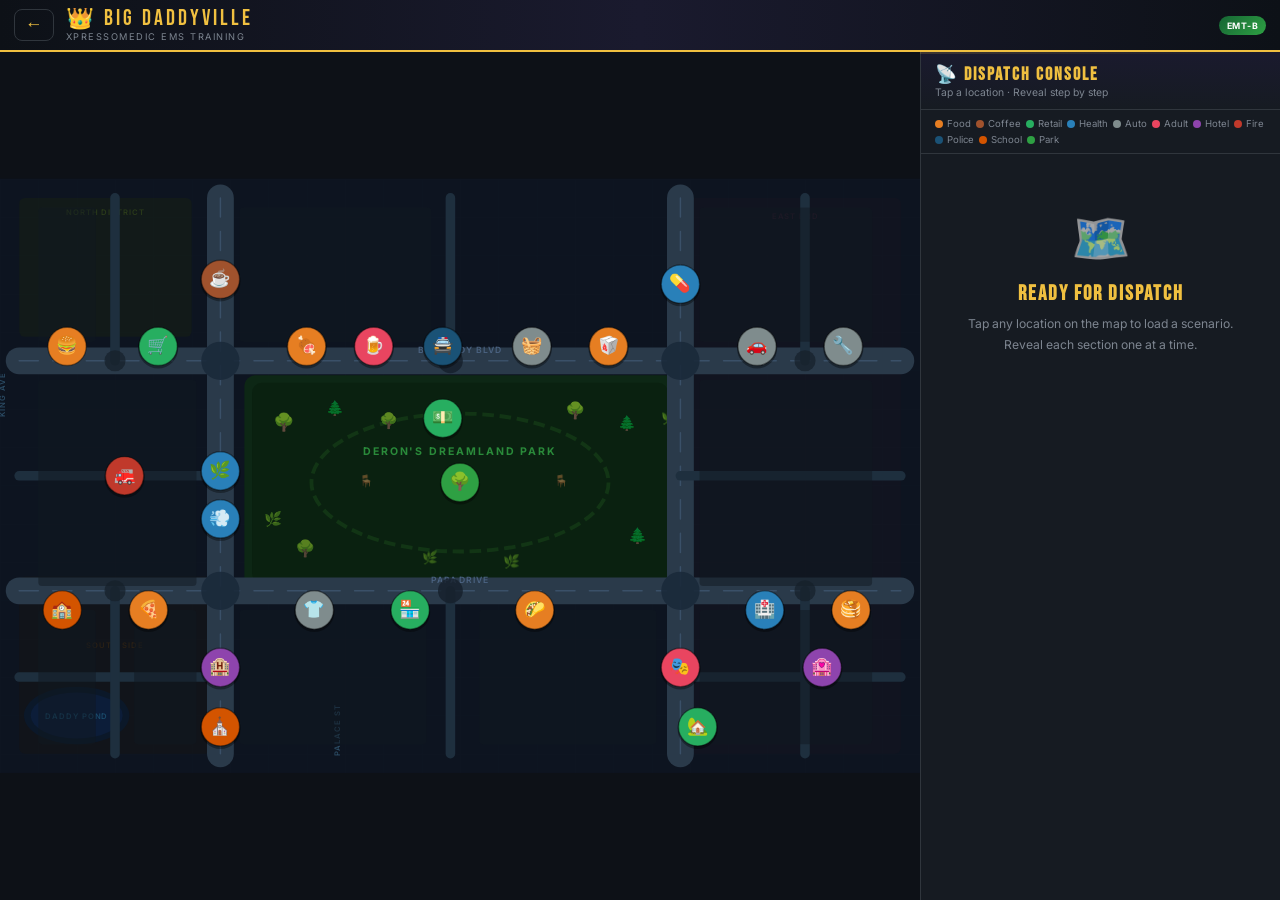
==== commit 32bcf758: "Fix bd_nursing pin icon and color" ====
--- a/map.html
+++ b/map.html
@@ -183,7 +183,7 @@
         <g class="pin-group" id="pin-bd_mhp" data-id="bd_mhp"   style="cursor:pointer"><circle class="pin-ring" cx="428" cy="450" r="27" stroke="#27ae60" fill="none" stroke-width="2" opacity="0"/><circle cx="428" cy="452" r="21" fill="rgba(0,0,0,0.35)"/><circle class="pin-circle" cx="428" cy="450" r="20" fill="#27ae60" stroke="rgba(0,0,0,0.4)" stroke-width="1.5"/><text x="428" y="455" text-anchor="middle" font-size="18" style="pointer-events:none">🏪</text></g>
         <g class="pin-group" id="pin-bd_taco"     data-id="bd_taco"     style="cursor:pointer"><circle class="pin-ring" cx="558" cy="450" r="27" stroke="#e67e22" fill="none" stroke-width="2" opacity="0"/><circle cx="558" cy="452" r="21" fill="rgba(0,0,0,0.35)"/><circle class="pin-circle" cx="558" cy="450" r="20" fill="#e67e22" stroke="rgba(0,0,0,0.4)" stroke-width="1.5"/><text x="558" y="455" text-anchor="middle" font-size="18" style="pointer-events:none">🌮</text></g>
         <g class="pin-group" id="pin-bd_club"     data-id="bd_club"     style="cursor:pointer"><circle class="pin-ring" cx="710" cy="510" r="27" stroke="#e94560" fill="none" stroke-width="2" opacity="0"/><circle cx="710" cy="512" r="21" fill="rgba(0,0,0,0.35)"/><circle class="pin-circle" cx="710" cy="510" r="20" fill="#e94560" stroke="rgba(0,0,0,0.4)" stroke-width="1.5"/><text x="710" y="515" text-anchor="middle" font-size="18" style="pointer-events:none">🎭</text></g>
-        <g class="pin-group" id="pin-bd_nursing" data-id="bd_nursing"     style="cursor:pointer"><circle class="pin-ring" cx="798" cy="450" r="27" stroke="#a0522d" fill="none" stroke-width="2" opacity="0"/><circle cx="798" cy="452" r="21" fill="rgba(0,0,0,0.35)"/><circle class="pin-circle" cx="798" cy="450" r="20" fill="#a0522d" stroke="rgba(0,0,0,0.4)" stroke-width="1.5"/><text x="798" y="455" text-anchor="middle" font-size="18" style="pointer-events:none">☕</text></g>
+        <g class="pin-group" id="pin-bd_nursing" data-id="bd_nursing"     style="cursor:pointer"><circle class="pin-ring" cx="798" cy="450" r="27" stroke="#2980b9" fill="none" stroke-width="2" opacity="0"/><circle cx="798" cy="452" r="21" fill="rgba(0,0,0,0.35)"/><circle class="pin-circle" cx="798" cy="450" r="20" fill="#2980b9" stroke="rgba(0,0,0,0.4)" stroke-width="1.5"/><text x="798" y="455" text-anchor="middle" font-size="18" style="pointer-events:none">🏥</text></g>
         <g class="pin-group" id="pin-bd_diner"    data-id="bd_diner"    style="cursor:pointer"><circle class="pin-ring" cx="888" cy="450" r="27" stroke="#e67e22" fill="none" stroke-width="2" opacity="0"/><circle cx="888" cy="452" r="21" fill="rgba(0,0,0,0.35)"/><circle class="pin-circle" cx="888" cy="450" r="20" fill="#e67e22" stroke="rgba(0,0,0,0.4)" stroke-width="1.5"/><text x="888" y="455" text-anchor="middle" font-size="18" style="pointer-events:none">🥞</text></g>
         <g class="pin-group" id="pin-bd_estates"  data-id="bd_estates"  style="cursor:pointer"><circle class="pin-ring" cx="728" cy="572" r="27" stroke="#27ae60" fill="none" stroke-width="2" opacity="0"/><circle cx="728" cy="574" r="21" fill="rgba(0,0,0,0.35)"/><circle class="pin-circle" cx="728" cy="572" r="20" fill="#27ae60" stroke="rgba(0,0,0,0.4)" stroke-width="1.5"/><text x="728" y="577" text-anchor="middle" font-size="18" style="pointer-events:none">🏡</text></g>
         <g class="pin-group" id="pin-bd_church"   data-id="bd_church"   style="cursor:pointer"><circle class="pin-ring" cx="230" cy="572" r="27" stroke="#d35400" fill="none" stroke-width="2" opacity="0"/><circle cx="230" cy="574" r="21" fill="rgba(0,0,0,0.35)"/><circle class="pin-circle" cx="230" cy="572" r="20" fill="#d35400" stroke="rgba(0,0,0,0.4)" stroke-width="1.5"/><text x="230" y="577" text-anchor="middle" font-size="18" style="pointer-events:none">⛪</text></g>
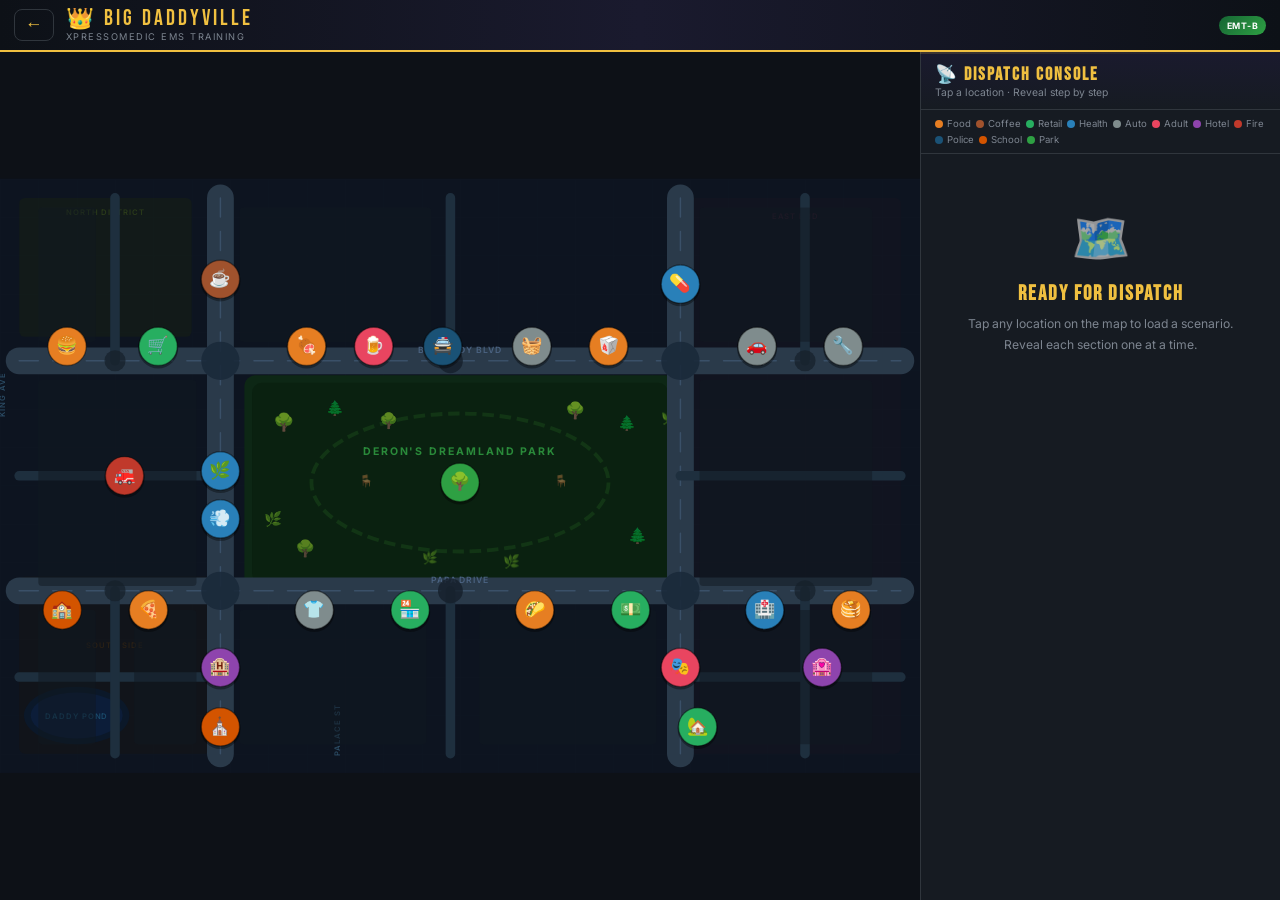
==== commit 800496d8: "Move bd_dollar pin to old liquor store location" ====
--- a/map.html
+++ b/map.html
@@ -167,7 +167,7 @@
         <g class="pin-group" id="pin-bd_bar"      data-id="bd_bar"      style="cursor:pointer"><circle class="pin-ring" cx="390" cy="175" r="27" stroke="#e94560" fill="none" stroke-width="2" opacity="0"/><circle cx="390" cy="177" r="21" fill="rgba(0,0,0,0.35)"/><circle class="pin-circle" cx="390" cy="175" r="20" fill="#e94560" stroke="rgba(0,0,0,0.4)" stroke-width="1.5"/><text x="390" y="180" text-anchor="middle" font-size="18" style="pointer-events:none">🍺</text></g>
         <g class="pin-group" id="pin-bd_police"   data-id="bd_police"   style="cursor:pointer"><circle class="pin-ring" cx="462" cy="175" r="27" stroke="#1a5276" fill="none" stroke-width="2" opacity="0"/><circle cx="462" cy="177" r="21" fill="rgba(0,0,0,0.35)"/><circle class="pin-circle" cx="462" cy="175" r="20" fill="#1a5276" stroke="rgba(0,0,0,0.4)" stroke-width="1.5"/><text x="462" y="180" text-anchor="middle" font-size="18" style="pointer-events:none">🚔</text></g>
         <g class="pin-group" id="pin-bd_laundry"  data-id="bd_laundry"  style="cursor:pointer"><circle class="pin-ring" cx="555" cy="175" r="27" stroke="#7f8c8d" fill="none" stroke-width="2" opacity="0"/><circle cx="555" cy="177" r="21" fill="rgba(0,0,0,0.35)"/><circle class="pin-circle" cx="555" cy="175" r="20" fill="#7f8c8d" stroke="rgba(0,0,0,0.4)" stroke-width="1.5"/><text x="555" y="180" text-anchor="middle" font-size="18" style="pointer-events:none">🧺</text></g>
-        <g class="pin-group" id="pin-bd_dollar"   data-id="bd_dollar"   style="cursor:pointer"><circle class="pin-ring" cx="462" cy="250" r="27" stroke="#27ae60" fill="none" stroke-width="2" opacity="0"/><circle cx="462" cy="252" r="21" fill="rgba(0,0,0,0.35)"/><circle class="pin-circle" cx="462" cy="250" r="20" fill="#27ae60" stroke="rgba(0,0,0,0.4)" stroke-width="1.5"/><text x="462" y="255" text-anchor="middle" font-size="18" style="pointer-events:none">💵</text></g>
+        <g class="pin-group" id="pin-bd_dollar"   data-id="bd_dollar"   style="cursor:pointer"><circle class="pin-ring" cx="658" cy="450" r="27" stroke="#27ae60" fill="none" stroke-width="2" opacity="0"/><circle cx="658" cy="452" r="21" fill="rgba(0,0,0,0.35)"/><circle class="pin-circle" cx="658" cy="450" r="20" fill="#27ae60" stroke="rgba(0,0,0,0.4)" stroke-width="1.5"/><text x="658" y="455" text-anchor="middle" font-size="18" style="pointer-events:none">💵</text></g>
         <g class="pin-group" id="pin-bd_chinese"  data-id="bd_chinese"  style="cursor:pointer"><circle class="pin-ring" cx="635" cy="175" r="27" stroke="#e67e22" fill="none" stroke-width="2" opacity="0"/><circle cx="635" cy="177" r="21" fill="rgba(0,0,0,0.35)"/><circle class="pin-circle" cx="635" cy="175" r="20" fill="#e67e22" stroke="rgba(0,0,0,0.4)" stroke-width="1.5"/><text x="635" y="180" text-anchor="middle" font-size="18" style="pointer-events:none">🥡</text></g>
         <g class="pin-group" id="pin-bd_pharmacy" data-id="bd_pharmacy" style="cursor:pointer"><circle class="pin-ring" cx="710" cy="110" r="27" stroke="#2980b9" fill="none" stroke-width="2" opacity="0"/><circle cx="710" cy="112" r="21" fill="rgba(0,0,0,0.35)"/><circle class="pin-circle" cx="710" cy="110" r="20" fill="#2980b9" stroke="rgba(0,0,0,0.4)" stroke-width="1.5"/><text x="710" y="115" text-anchor="middle" font-size="18" style="pointer-events:none">💊</text></g>
         <g class="pin-group" id="pin-bd_carwash"  data-id="bd_carwash"  style="cursor:pointer"><circle class="pin-ring" cx="790" cy="175" r="27" stroke="#7f8c8d" fill="none" stroke-width="2" opacity="0"/><circle cx="790" cy="177" r="21" fill="rgba(0,0,0,0.35)"/><circle class="pin-circle" cx="790" cy="175" r="20" fill="#7f8c8d" stroke="rgba(0,0,0,0.4)" stroke-width="1.5"/><text x="790" y="180" text-anchor="middle" font-size="18" style="pointer-events:none">🚗</text></g>
